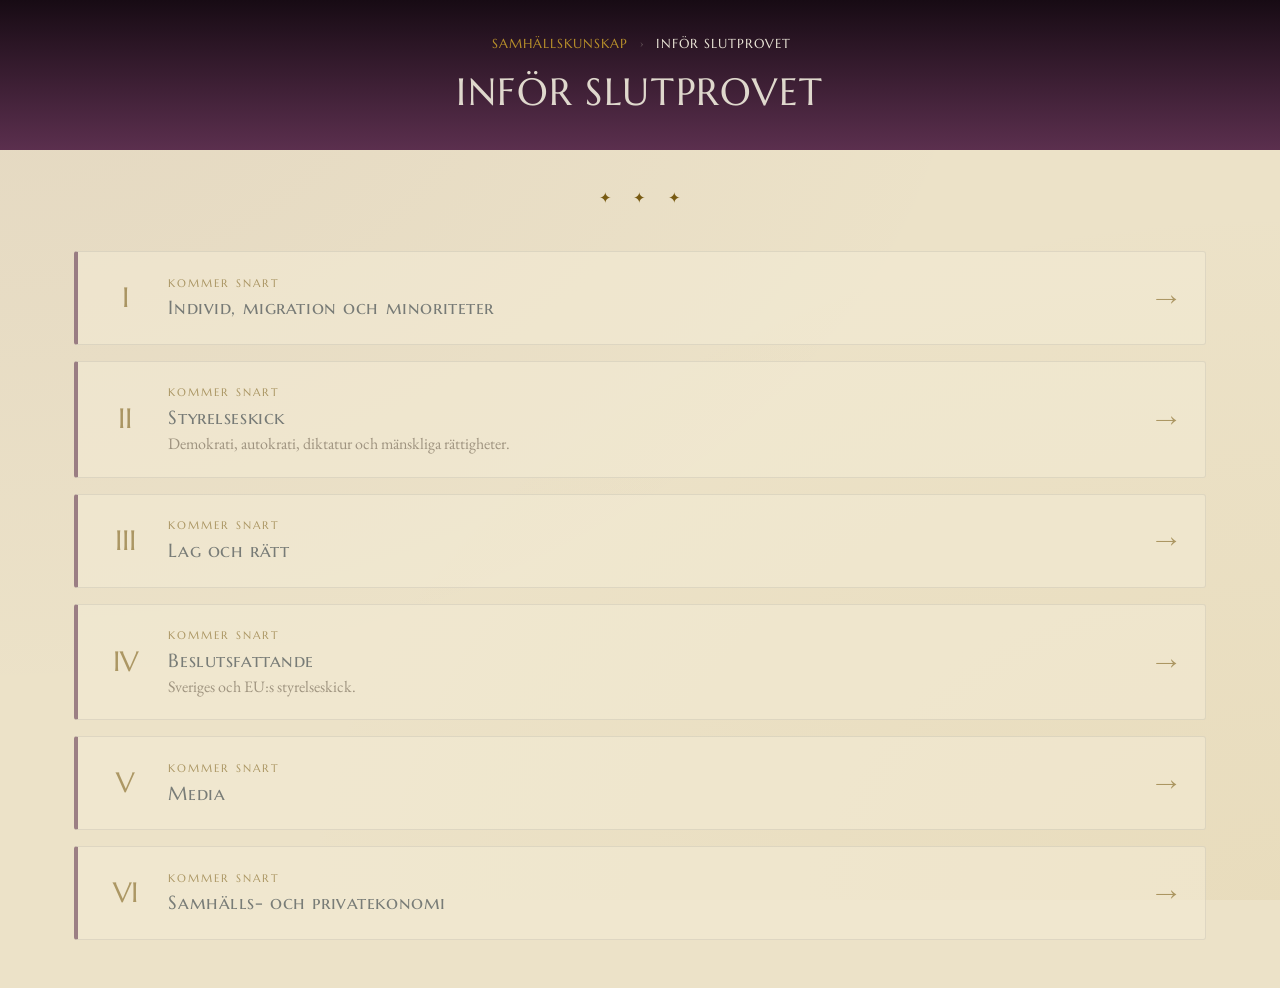
==== infor-slutprovet/index.html @ c1aaa38e "Ramen: Fysiks bokmotor 9247345, mallar, nav-skal, startsida, kapitelindex och sex tomma temasidor Co" ====
<!DOCTYPE html>
<html lang="sv">
<head>
<meta charset="utf-8">
<meta name="viewport" content="width=device-width, initial-scale=1">
<title>Samhällskunskap – Inför slutprovet</title>
<link rel="stylesheet" href="../bokskal/bok.css">
<link rel="stylesheet" href="../css/bok-samhalle.css">
</head>
<body>
  <!-- Kapitlet Inför slutprovet (kapitelindexet), byggt som Fysiks kapitelindex (Fysik/ljud_och_ljus/index.html).
       Sex repetitionsböcker, en per tema; temasidorna är mapparna här (styrelseskick/ …). En bok utan sammanfattning
       är ett tonat span med aria-disabled och "Kommer snart", inte en länk. När sammanfattningen finns: byt kortet mot
       <a class="kapitel-kort" href="<tema>/index.html#repetition-<tema>"> (öppnar boken direkt) och ta bort
       "Kommer snart". -->
  <header class="hero-banner">
    <div class="hero-inner">
      <nav class="brodsmulor" aria-label="Brödsmulor">
        <a href="../index.html">Samhällskunskap</a>
        <span class="skiljare" aria-hidden="true">›</span>
        <span class="aktuell" aria-current="page">Inför slutprovet</span>
      </nav>
      <h1>INFÖR SLUTPROVET</h1>
    </div>
  </header>

  <main class="sida">

    <div class="ornament-rad" aria-hidden="true">✦ ✦ ✦</div>

    <ul class="innehallsforteckning">

      <li>
        <span class="kapitel-kort dimmad" aria-disabled="true">
          <span class="romersk">I</span>
          <span class="kap-text">
            <span class="kommer-snart">Kommer snart</span>
            <span class="kap-titel">Individ, migration och minoriteter</span>
          </span>
          <span class="pil" aria-hidden="true">→</span>
        </span>
      </li>
      <li>
        <span class="kapitel-kort dimmad" aria-disabled="true">
          <span class="romersk">II</span>
          <span class="kap-text">
            <span class="kommer-snart">Kommer snart</span>
            <span class="kap-titel">Styrelseskick</span>
            <p class="kap-beskrivning">Demokrati, autokrati, diktatur och mänskliga rättigheter.</p>
          </span>
          <span class="pil" aria-hidden="true">→</span>
        </span>
      </li>
      <li>
        <span class="kapitel-kort dimmad" aria-disabled="true">
          <span class="romersk">III</span>
          <span class="kap-text">
            <span class="kommer-snart">Kommer snart</span>
            <span class="kap-titel">Lag och rätt</span>
          </span>
          <span class="pil" aria-hidden="true">→</span>
        </span>
      </li>
      <li>
        <span class="kapitel-kort dimmad" aria-disabled="true">
          <span class="romersk">IV</span>
          <span class="kap-text">
            <span class="kommer-snart">Kommer snart</span>
            <span class="kap-titel">Beslutsfattande</span>
            <p class="kap-beskrivning">Sveriges och EU:s styrelseskick.</p>
          </span>
          <span class="pil" aria-hidden="true">→</span>
        </span>
      </li>
      <li>
        <span class="kapitel-kort dimmad" aria-disabled="true">
          <span class="romersk">V</span>
          <span class="kap-text">
            <span class="kommer-snart">Kommer snart</span>
            <span class="kap-titel">Media</span>
          </span>
          <span class="pil" aria-hidden="true">→</span>
        </span>
      </li>
      <li>
        <span class="kapitel-kort dimmad" aria-disabled="true">
          <span class="romersk">VI</span>
          <span class="kap-text">
            <span class="kommer-snart">Kommer snart</span>
            <span class="kap-titel">Samhälls- och privatekonomi</span>
          </span>
          <span class="pil" aria-hidden="true">→</span>
        </span>
      </li>

    </ul>

  </main>
</body>
</html>
---- bokskal/bok.css ----
/* Bokmotorn – delkapitlets sida (hubben) och läsboken.
 * Basen är plattformens gemensamma, densamma som i de andra böckerna (geografibokens css/geografi.css): papper
 * #ece2c8, bläck #1b2a36, Marcellus SC (kapitäler) för rubriker och knappar, EB Garamond för text och alla siffror
 * (Marcellus 1 liknar ett I). Bara ämnesfärgen är fysikens egen (varje bok har sin --accent): indigo, med antikt
 * guld som andrafärg. Övriga färger är bokmotorns fysiktema (1800-talet/verktyg/bok.py, TEMAN["fysik"]). */

@font-face { font-family: "EB Garamond"; src: url("typsnitt/EBGaramond-wght.ttf") format("truetype");
             font-weight: 400 800; font-display: swap; }
@font-face { font-family: "Marcellus SC"; src: url("typsnitt/MarcellusSC-Regular.ttf") format("truetype"); font-display: swap; }
/* Marcellus (gemener): bara på omslaget – undertiteln, upphovet och F, som i musikvideorna */
@font-face { font-family: "Marcellus"; src: url("typsnitt/Marcellus-Regular.ttf") format("truetype"); font-display: swap; }

:root {
  --black: #1b2a36;          /* bläck: plattformens ink */
  --dampad: #625646;         /* dämpad text: plattformens muted */
  --linje: rgba(27, 42, 54, .18);   /* linjer: bläcket svagt, som plattformen (ingen fast grå) */
  /* Fysikens ämnesfärg. Kontrast mot papperet (#ece2c8), WCAG 2.1: --accent 8,8:1 (text, kanter, aktiva val,
   *   begrepp); --accent-2-mork 5,4:1 (text i guld). --accent-2 (3,0:1) bara för linjer och dekor, aldrig text.
   *   --accent-2-ljus för guld på mörk botten. */
  --accent: #4a2d66;         /* djup indigo – fysikens natthimmel och spektrum */
  --accent-2: #a07d2f;       /* antikt guld – celest sekundär */
  --accent-2-mork: #6f561c;  /* guldet för text på papperet */
  --accent-2-ljus: #cfae62;  /* guldet på mörk botten: bannern och boklisterna */
  --papper: #ece2c8;         /* papper: plattformens paper */
  --papper-ljus: #f4ecd6;    /* plattformens paper-light */
  /* Faktarutan: plattformens mönster (kemins faktaruta) i fysikens indigo – papper-ljus med en svag indigo-ton. */
  --ruta-ton: rgba(74, 45, 102, .07);
  --ruta-kant: rgba(74, 45, 102, .35);
  --ruta: #e8dfce;           /* samma ton som en fast färg (papper-ljus + 7 % indigo), där en gradient inte går */
  --fokus: #96bee4;          /* FOCUS */
  --atom: #d6c094;           /* ATOM: hela partiklar i neutral sandfärg */
  --bord: #2a2d33;           /* runt boken */
  --list: #1d2026;           /* list och knappar */
  --list-text: #e8e3d5;
  --list-dampad: #a9a69c;
  --text: "EB Garamond", Georgia, "Times New Roman", serif;
  --rubrik: "Marcellus SC", "EB Garamond", Georgia, serif;
}

* { box-sizing: border-box; }
html { background: var(--papper); }
body { margin: 0; min-height: 100vh; font-family: var(--text); color: var(--black); background: var(--papper);
  -webkit-text-size-adjust: 100%; }
body.bok-oppen { overflow: hidden; }
button { font: inherit; color: inherit; }
:focus-visible { outline: 2px solid var(--fokus); outline-offset: 2px; }
.sr-only { position: absolute; width: 1px; height: 1px; overflow: hidden; clip: rect(0 0 0 0); white-space: nowrap; }
.nr { font-family: var(--text); font-weight: 600; font-variant-caps: normal; letter-spacing: 0; }
.kommer-chip { display: inline-block; margin-left: .55em; padding: 0 .55em; border: 1px solid currentColor; border-radius: 999px;
  font-family: var(--text); font-size: .7em; line-height: 1.5; letter-spacing: .06em; text-transform: uppercase;
  vertical-align: .12em; opacity: .75; }

/* ---------- Hubben: delkapitlets sida (bok.js: byggHubb, ritaHubb) ----------
 * Plattformens avsnittssida, regel för regel ur geografiboken (jb873/geografibok, css/geografi.css: hero-banner,
 * flikar, underdel- och nivåväljare). Bara färgerna och typsnitten är fysikens:
 *   paper → --papper, paper-light → --papper-ljus, ink → --black, muted → --dampad,
 *   brass → --accent-2, brass-text → --accent-2-mork, bannerns ocean-blå → --accent (indigo).
 *   Aktiva val (flik, text, nivå) fylls med --accent, där geografin har brass-text.
 * main.sida delar namn med bokens sidor (.sida), så dess egna mått sätts här uttryckligen. */

body { background-image:
    radial-gradient(ellipse at top left, rgba(74, 45, 102, .06) 0%, rgba(74, 45, 102, 0) 55%),
    radial-gradient(ellipse at bottom right, rgba(160, 125, 47, .07) 0%, rgba(160, 125, 47, 0) 55%);
  background-attachment: fixed; background-repeat: no-repeat; }

.hero-banner {
  background: linear-gradient(180deg, #1b102a 0%, var(--accent) 100%); color: rgba(232, 227, 213, .95);
  padding: 20px 0 24px; text-align: center; min-height: 150px;
  display: flex; flex-direction: column; justify-content: center; align-items: center;
  font-size: 1.1875rem; line-height: 1.65;
}
.hero-banner .hero-inner { max-width: 1180px; margin: 0 auto; padding: 0 1rem; width: 100%; }
.brodsmulor { text-align: center; font-family: var(--rubrik); font-size: .74rem; letter-spacing: .22em;
  text-transform: uppercase; margin-bottom: 2.25rem; padding-left: .22em; }
.hero-banner .brodsmulor { font-size: 13px; margin-bottom: 16px; color: rgba(232, 227, 213, .7);
  text-transform: uppercase; letter-spacing: .08em; }
.hero-banner .brodsmulor a { color: var(--accent-2-ljus); text-decoration: none; }
.hero-banner .brodsmulor a:hover { color: rgba(232, 227, 213, 1); }
.hero-banner .brodsmulor .skiljare { color: rgba(232, 227, 213, .3); margin: 0 .5em; }
.hero-banner .brodsmulor .aktuell { color: rgba(232, 227, 213, 1); }
.hero-banner .avsnitt-label { display: block; font-family: var(--rubrik); font-size: 12px; text-transform: uppercase;
  letter-spacing: .15em; color: var(--accent-2-ljus); margin-bottom: 8px; }
.hero-banner h1 { font-family: var(--rubrik); font-weight: 400; letter-spacing: .04em; font-size: clamp(30px, 3vw, 42px);
  color: rgba(232, 227, 213, .95); margin: 0; line-height: 1.1; }
.hero-banner .subtitel { font-family: var(--text); font-style: italic; font-size: 17px; color: rgba(232, 227, 213, .7);
  margin-top: 8px; }

main.sida {
  position: static; display: block; width: auto; height: auto; background: none; touch-action: auto;
  font-size: 1.1875rem; line-height: 1.65; font-weight: 400; font-variant-numeric: normal;
  max-width: 1180px; margin: 0 auto; padding: 4.5rem 1.5rem 3rem;
}
.hero-banner + main.sida { padding-top: .5rem; }

.flikar-rad { display: flex; justify-content: center; gap: 2rem; border-bottom: 1px solid var(--accent-2); margin: 2rem 0 2.25rem; }
.flik {
  font-family: var(--rubrik); font-size: 1rem; line-height: normal; letter-spacing: .16em; text-transform: uppercase;
  color: var(--dampad); background: none; border: none; border-bottom: 2px solid transparent;
  padding: .6rem .4rem; margin-bottom: -1px; cursor: pointer; transition: color .15s ease, border-color .15s ease;
}
.flik:hover { color: var(--black); }
.flik.aktiv { color: var(--accent); border-bottom-color: var(--accent); }
.flik[disabled], .flik[aria-disabled="true"] { opacity: .4; cursor: not-allowed; pointer-events: none; }

.flik-innehall { font-size: 19px; line-height: 1.7; }
.flik-innehall.dold { display: none; }
.flik-innehall .intro { font-style: italic; color: var(--dampad); margin-bottom: 1.5rem; text-align: center; }
/* Djupdykningarna längst ned i Läs ("Vill du veta mer?"): plattformens kort (geografi.css, Djupdykningar), här
   knappar som öppnar djupdykningen som en egen bok. brass → --accent-2, paper-light → --papper-ljus. */
.vill-veta-mer { margin-top: 2.75rem; padding-top: 1.75rem; border-top: 1px solid rgba(27, 42, 54, 0.15); }
.vill-veta-mer h2 { font-family: var(--rubrik); font-weight: 400; color: var(--black); line-height: 1.15; }
.fordj-kort-grid { display: grid; grid-template-columns: repeat(auto-fit, minmax(260px, 1fr)); gap: 1rem; }
.fordj-kort { display: flex; align-items: flex-start; gap: 0.85rem; background-color: var(--papper-ljus);
  border: 1px solid rgba(27, 42, 54, 0.14); border-left: 3px solid var(--accent-2); border-radius: 3px; padding: 1rem 1.1rem;
  color: inherit; transition: background-color 0.15s ease, transform 0.15s ease;
  font: inherit; text-align: left; cursor: pointer; }                 /* (knapp i stället för länk) */
.fordj-kort:hover { background-color: #faf4e4; transform: translateY(-1px); }
.fordj-kort[aria-disabled="true"] { opacity: .55; cursor: default; transform: none; }
.fordj-kort-text { display: flex; flex-direction: column; gap: 0.2rem; }
.fordj-kort-titel { font-family: var(--rubrik); color: var(--black); font-size: 1.05rem; letter-spacing: 0.03em; }
.fordj-kort-ingress { font-size: 0.95rem; line-height: 1.4; color: var(--dampad); }   /* arbetsorder 19 */
/* Nästa steg (arbetsorder 11): blocket under djupdykningarna i samma stil, med indigo kant; övningsböckerna överst i
   fliken Öva och en stödbok (på sin egen sida) i Läs, utan rubrik och linje ovanför */
.vill-veta-mer.nasta-steg .fordj-kort { border-left-color: var(--accent); }
.vill-veta-mer.stodbocker, .vill-veta-mer.ovningsbocker { margin-top: 0; padding-top: 0; border-top: none; }
/* en sida utan flikrad (flikar: false): lika mycket luft under bannern som flikraden ger */
.flikar-rad[hidden] + .flik-innehall { margin-top: 2.25rem; }
.vill-veta-mer.ovningsbocker + .flik-ram { margin-top: 1.5rem; }
.flik-ram { display: block; width: 100%; height: 75vh; border: 1px solid rgba(27, 42, 54, .18); border-radius: 4px;
  background: var(--papper-ljus); }

.underdel-valjare {
  display: flex; flex-wrap: wrap; gap: .6rem; justify-content: center; margin: 0 auto 1.25rem;
  width: fit-content; max-width: 100%; background: var(--papper-ljus);
  border: 1px solid rgba(160, 125, 47, .35); border-radius: 8px; padding: .45rem .7rem;
}
.underdel-valjare[hidden], .niva-valjare[hidden], .flikar-rad[hidden], .flik-innehall .intro[hidden] { display: none; }
.underdel-knapp {
  display: flex; align-items: center; gap: .6rem; background-color: var(--papper-ljus);
  border: 1px solid rgba(27, 42, 54, .18); border-radius: 4px; padding: .45rem .9rem; cursor: pointer;
  text-align: left; line-height: normal; transition: background-color .15s ease, border-color .15s ease;
}
.underdel-knapp:hover { background-color: #faf4e4; }
.underdel-knapp.aktiv { background-color: var(--accent); border-color: var(--accent); }
.underdel-knapp.aktiv .underdel-bokstav, .underdel-knapp.aktiv .underdel-titel { color: var(--papper); }
.underdel-knapp[aria-disabled="true"] { opacity: .4; cursor: not-allowed; }   /* en text utan innehåll: "kommer" */
/* Textvalet i en hjälpmedelsflik (föreläsning och musikvideo per avsnitt, 2026-11-11): samma utseende som textvalet
   i Läs, men egna klasser – .underdel-knapp är Läs-flikens */
.flik-texter {
  display: flex; flex-wrap: wrap; gap: .6rem; justify-content: center; margin: 0 auto 1.25rem;
  width: fit-content; max-width: 100%; background: var(--papper-ljus);
  border: 1px solid rgba(160, 125, 47, .35); border-radius: 8px; padding: .45rem .7rem;
}
.flik-text {
  display: flex; align-items: center; gap: .6rem; background-color: var(--papper-ljus);
  border: 1px solid rgba(27, 42, 54, .18); border-radius: 4px; padding: .45rem .9rem; cursor: pointer;
  text-align: left; line-height: normal; transition: background-color .15s ease, border-color .15s ease;
}
.flik-text:hover { background-color: #faf4e4; }
.flik-text.aktiv { background-color: var(--accent); border-color: var(--accent); }
.flik-text.aktiv .underdel-bokstav, .flik-text.aktiv .underdel-titel { color: var(--papper); }
.flik-text[aria-disabled="true"] { opacity: .4; cursor: not-allowed; }
.underdel-bokstav { font-family: var(--rubrik); font-size: 1.35rem; line-height: 1; color: var(--accent-2-mork); }
.underdel-titel { font-family: var(--text); font-size: .95rem; color: var(--dampad); }

.niva-valjare {
  display: flex; justify-content: center; gap: .4rem; margin: 1.5rem auto; width: fit-content; max-width: 100%;
  background: var(--papper-ljus); border: 1px solid rgba(160, 125, 47, .35); border-radius: 8px; padding: .45rem .7rem;
}
/* .niva-valjare framför: bokens tysta nivåknapp heter också .niva-knapp */
.niva-valjare .niva-knapp {
  display: inline-block; font-family: var(--rubrik); font-size: .85rem; line-height: normal; letter-spacing: .08em;
  color: var(--black); background-color: transparent; border: 1px solid rgba(27, 42, 54, .2); border-radius: 3px;
  padding: .45rem .95rem; cursor: pointer; transition: background-color .15s ease, color .15s ease;
}
.niva-valjare .niva-knapp:hover { background-color: rgba(74, 45, 102, .1); }
.niva-valjare .niva-knapp.aktiv { background-color: var(--accent); color: var(--papper); border-color: var(--accent); }
.niva-valjare .niva-knapp[aria-disabled="true"] { opacity: .4; cursor: not-allowed; background-color: transparent; }

.footnote { margin-top: 3rem; padding-top: 1.5rem; border-top: 1px solid rgba(27, 42, 54, .18); text-align: center;
  font-style: italic; color: var(--dampad); font-size: .98rem; }

@media (max-width: 600px) {
  .underdel-knapp, .flik-text { width: 100%; }
  .flikar-rad { gap: .3rem .5rem; flex-wrap: wrap; }       /* fem flikar på en rad också i en mobil (2026-11-11) */
  .flik { font-size: .76rem; letter-spacing: .03em; padding: .6rem .15rem; }
  .niva-valjare { flex-wrap: wrap; }                         /* fler än tre nivåer ryms inte på en rad */
  .niva-valjare .niva-knapp { padding: .45rem .55rem; letter-spacing: .04em; }
}

/* ---------- Startsidan (Fysik/index.html) och kapitelindexet (kraft_och_rorelse/index.html) ----------
 * Plattformens sidor, regel för regel ur geografiboken (css/geografi.css: ornament-rad, sektion-label,
 * innehallsforteckning, kapitel-kort, sektion-avgransare, huvudelevbok-kort, resurser-rad, resurs-kort, kommer-snart).
 * Bara färgerna och typsnitten är fysikens, som för avsnittssidan ovan: brass-text → --accent-2-mork, paper-light →
 * --papper-ljus, ink → --black, muted → --dampad. Kapitlens vänsterkant (geografin: en färg per kapitel) är indigo.
 * Ett kort som inte finns än är tonat (dimmad) och ett span med aria-disabled, inte en länk. */

.ornament-rad { text-align: center; color: var(--accent-2-mork); letter-spacing: .6em; font-size: .95rem;
  margin: 1.75rem 0 2.5rem; padding-left: .6em; }
.sektion-label { display: block; text-align: center; font-family: var(--rubrik); color: var(--dampad); letter-spacing: .42em;
  font-size: .8rem; text-transform: uppercase; margin-bottom: 1.5rem; padding-left: .42em; }

.innehallsforteckning { display: flex; flex-direction: column; gap: 1rem; list-style: none; margin: 0; padding: 0; }
.kapitel-kort {
  position: relative; display: flex; align-items: center; gap: 1.5rem;
  background-color: var(--papper-ljus); border: 1px solid rgba(27, 42, 54, .15); border-left: 4px solid var(--accent);
  border-radius: 3px; padding: 1.35rem 1.75rem; color: inherit; text-decoration: none;
  transition: background-color .18s ease, transform .18s ease;
}
a.kapitel-kort:hover { background-color: #faf4e4; transform: translateY(-1px); }
.kapitel-kort .romersk { flex: 0 0 auto; font-family: var(--rubrik); color: var(--accent-2-mork); font-size: 1.75rem; line-height: 1;
  min-width: 2.4rem; text-align: center; }
.kapitel-kort .kap-text { flex: 1 1 auto; }
.kapitel-kort .kap-titel { display: block; font-family: var(--rubrik); color: var(--black); font-size: 1.2rem; letter-spacing: .03em;
  line-height: 1.15; margin: 0 0 .25rem; }
.kapitel-kort .kap-beskrivning { color: var(--dampad); font-size: 1rem; line-height: 1.45; margin: 0; }
.kapitel-kort .pil { flex: 0 0 auto; color: var(--accent-2-mork); font-size: 1.4rem; line-height: 1; }
.kapitel-kort.dimmad { opacity: .55; cursor: not-allowed; }

.sektion-avgransare { margin-top: 3rem; padding-top: 2rem; border-top: 1px solid rgba(27, 42, 54, .15); }
.sektion-avgransare .litet-ornament { text-align: center; color: var(--accent-2-mork); font-size: .85rem; margin-bottom: 1.25rem; }
.sektion-avgransare .sektion-label { color: var(--accent-2-mork); }

.huvudelevbok-kort { border-left-color: var(--accent-2-mork); }
.huvudelevbok-kort .ikon { flex: 0 0 auto; width: 32px; height: 32px; color: var(--black); }
.huvudelevbok-kort .ikon svg { display: block; width: 100%; height: 100%; }
.huvudelevbok-kort h3 { font-family: var(--rubrik); font-weight: 400; color: var(--black); font-size: 1.2rem; letter-spacing: .03em;
  line-height: 1.15; margin: 0 0 .25rem; }
.huvudelevbok-kort + .huvudelevbok-kort { margin-top: 1rem; }
/* Nästa steg på startsidan (arbetsorder 11): listan över kapitlen med Nästa steg och, bredvid den, Matematiken i
   fysiken. Bredvid varandra på en bred skärm, under varandra på mobilen. */
.nasta-steg-delar { display: grid; grid-template-columns: 3fr 2fr; gap: 1rem; align-items: start; }
.nasta-steg-lista { display: flex; flex-direction: column; gap: 1rem; list-style: none; margin: 0; padding: 0; }
.matematik-kort { border-left-color: var(--accent-2-mork); }
.matematik-kort .ikon { flex: 0 0 auto; width: 32px; height: 32px; color: var(--black); }
.matematik-kort .ikon svg { display: block; width: 100%; height: 100%; }
@media (max-width: 699px) { .nasta-steg-delar { grid-template-columns: 1fr; } }

.resurser-rad { display: flex; flex-wrap: wrap; gap: .85rem; justify-content: center; }
.resurs-kort {
  flex: 1 1 260px; max-width: 360px; display: flex; align-items: center; gap: .85rem;
  background-color: var(--papper-ljus); border: 1px solid rgba(27, 42, 54, .14); border-radius: 3px; padding: .7rem .9rem;
  color: inherit; text-decoration: none; transition: background-color .18s ease, transform .18s ease;
}
a.resurs-kort:hover { background-color: #faf4e4; transform: translateY(-1px); }
.resurs-kort.dimmad { opacity: .55; cursor: not-allowed; }
.resurs-kort .ikon { flex: 0 0 auto; width: 24px; height: 24px; color: var(--black); }
.resurs-kort .ikon svg { display: block; width: 100%; height: 100%; }
.resurs-kort h4 { font-family: var(--rubrik); color: var(--black); font-size: .98rem; font-weight: 400; letter-spacing: .03em;
  line-height: 1.15; margin: 0 0 .15rem; }
.resurs-kort .resurs-beskrivning { color: var(--dampad); font-size: .88rem; line-height: 1.35; margin: 0; }
/* "Kommer"-etiketten på ett tonat kort */
.kommer-snart { display: block; font-family: var(--rubrik); color: var(--accent-2-mork); font-size: .7rem; letter-spacing: .18em;
  text-transform: uppercase; margin-bottom: .25rem; }

@media (max-width: 560px) {
  .resurs-kort { flex-basis: 100%; max-width: 100%; }
  .kapitel-kort { gap: 1rem; padding: 1.1rem 1.1rem; }
}

/* ---------- Boken: hela fönstret (eller helskärmen) över hubben ---------- */

.bokapp { position: fixed; inset: 0; z-index: 5; display: grid; grid-template-rows: 1fr; background: var(--bord); color: var(--list-text); }
.bokapp[hidden] { display: none; }
.bokapp.smal { grid-template-rows: auto 1fr auto; }

.topplist, .bottenlist { display: none; align-items: center; gap: 8px; padding: 0 8px;
  background: var(--list); color: var(--list-text); min-height: 44px; }
.smal > .topplist { display: grid; grid-template-columns: auto 1fr auto; }
.smal > .bottenlist { display: grid; grid-template-columns: auto 1fr auto; min-height: 52px; }
.topp-niva { justify-self: center; }

.knapp {
  background: transparent; border: 1px solid rgba(232, 227, 213, .28); border-radius: 4px;
  color: var(--list-text); padding: 4px 10px; font-family: var(--rubrik); font-size: 14.5px; cursor: pointer;
  display: inline-flex; align-items: center; gap: 6px; white-space: nowrap;
}
.knapp:hover:not([disabled]) { background: rgba(232, 227, 213, .1); }
.knapp[disabled] { opacity: .35; cursor: default; }
.bottenlist .knapp { min-width: 48px; min-height: 40px; justify-content: center; font-size: 24px; padding: 0 10px 3px; }

.scen-ram { position: relative; min-height: 0; }
.scen {
  position: absolute; inset: 0; display: flex; align-items: center; justify-content: center; overflow: hidden;
}
.scen:focus { outline: none; }
/* Vågräta svep bläddrar (bok.js); rullning i sidled och webbläsarens "bakåt"-gest tas inte av sidorna.
   Gäller också i sidans rullbara innehåll, där touch-action annars börjar om. Zoomning med två fingrar fungerar. */
.scen, .sida, .sidinnehall { touch-action: pan-y pinch-zoom; }
[data-ingen-svep] { touch-action: auto; }

.sidpil {
  position: absolute; top: 50%; transform: translateY(-50%); z-index: 2; width: 50px; height: 110px;
  background: transparent; border: 0; border-radius: 6px; color: var(--list-text);
  font-family: var(--text); font-size: 54px; line-height: 1; padding: 0 0 8px; opacity: .28; cursor: pointer;
  transition: opacity .4s;
}
.sidpil:hover:not([disabled]) { opacity: 1; background: rgba(232, 227, 213, .07); }
.sidpil[disabled] { opacity: .06; cursor: default; }
.sidpil-bak { left: 19px; }
.sidpil-fram { right: 19px; }
.smal .sidpil { display: none; }

/* Dator: reglagen tysta i marginalerna bredvid boken (88 px), så att de inte tar höjd från sidorna. */
.las-reglage { display: none; }
.bokapp:not(.smal) .las-reglage { display: flex; transition: opacity .4s; }
.las-kolumn {
  position: absolute; top: 0; bottom: 0; width: 88px; z-index: 3; flex-direction: column; align-items: center;
  padding: 14px 4px 16px; pointer-events: none;
}
.las-kolumn > * { pointer-events: auto; }
.las-vanster { left: 0; justify-content: space-between; }
.las-hoger { right: 0; justify-content: flex-start; }
.las-topp { display: flex; flex-direction: column; align-items: center; gap: 10px; }
.las-knapp {
  display: flex; flex-direction: column; align-items: center; gap: 2px; width: 72px; padding: 6px 4px; cursor: pointer;
  background: none; border: 1px solid rgba(232, 227, 213, .25); border-radius: 6px; color: var(--list-text);
  font-family: var(--rubrik); font-size: 13px; line-height: 1.2; text-align: center; opacity: .75;
}
.las-knapp.bok-innehall { border-color: transparent; opacity: .55; }
.las-knapp:hover { opacity: 1; background: rgba(232, 227, 213, .08); }
.las-x { font-family: var(--text); font-size: 17px; line-height: 1; }
.las-botten { display: flex; flex-direction: column; align-items: center; gap: 10px; }
.las-sidtext { display: flex; flex-direction: column; align-items: center; font-size: 13px; line-height: 1.3;
  color: var(--list-dampad); }
.las-vanster .tillbaka-chip { white-space: normal; text-align: center; font-size: 13px; line-height: 1.25;
  padding: 5px 8px; border-radius: 6px; opacity: .85; }

.las-remsa { position: absolute; left: 50%; bottom: 2px; transform: translateX(-50%); height: 3px; gap: 5px; z-index: 3; }
.lr-grupp { display: flex; gap: 2px; }
.lr-sida { flex: 1; border-radius: 2px; background: rgba(232, 227, 213, .14); }
.lr-sida.synlig { background: var(--accent-2-ljus); }

/* Nivåknappen: liten och tyst; de andra nivåerna i en lista under den */
.niva { position: relative; }
.niva-knapp { display: inline-flex; align-items: center; gap: 4px; background: none; cursor: pointer;
  border: 1px solid rgba(232, 227, 213, .22); border-radius: 4px; padding: 4px 7px;
  font-family: var(--rubrik); font-size: 13px; color: var(--list-text); }
.las-hoger .niva { opacity: .6; }
.las-hoger .niva:hover, .las-hoger .niva:focus-within { opacity: 1; }
.niva-pil { font-size: .8em; color: var(--list-dampad); }
.niva-lista { position: absolute; top: calc(100% + 4px); right: 0; z-index: 6; display: flex; flex-direction: column;
  min-width: 150px; padding: 4px; background: var(--list); border: 1px solid rgba(232, 227, 213, .25); border-radius: 6px;
  box-shadow: 0 8px 24px rgba(0, 0, 0, .4); }
.niva-lista[hidden] { display: none; }
.topp-niva .niva-lista { right: auto; left: 50%; transform: translateX(-50%); }
.niva-lista button { background: none; border: 0; border-radius: 4px; padding: 6px 10px; text-align: left; cursor: pointer;
  font-family: var(--rubrik); font-size: 14px; color: var(--list-text); white-space: nowrap; }
.niva-lista button:hover:not([aria-disabled]) { background: rgba(232, 227, 213, .1); }
.niva-lista button[aria-checked="true"] { background: var(--papper); color: var(--black); }
.niva-lista button[aria-disabled="true"] { color: var(--list-dampad); cursor: not-allowed; }

/* "Vid musrörelse": reglagen och muspekaren göms efter en stund i stillhet (bok.js: vakna) */
.bokapp.vila { cursor: none; }
.bokapp.vila .las-reglage, .bokapp.vila .sidpil { opacity: 0; }
.bokapp .las-reglage:focus-within { opacity: 1; }

.position { text-align: center; font-size: 14px; line-height: 1.25; min-width: 0; overflow: hidden; }
.position .pos-avsnitt { display: block; font-family: var(--rubrik); white-space: nowrap; }
.position .nr { color: var(--accent-2-ljus); }
.position .pos-sida { display: block; color: var(--list-dampad); white-space: nowrap; }
.position .pos-skiljetecken { display: none; }
.botten-mitt { display: flex; justify-content: center; min-width: 0; }
.tillbaka-chip {
  background: var(--papper); color: var(--black); border: 0; border-radius: 999px;
  padding: 4px 14px; font-size: 15px; cursor: pointer; white-space: nowrap;
}
.tillbaka-chip[hidden] { display: none; }
.tillbaka-chip:hover { color: var(--accent); }

/* ---------- Uppslaget och sidorna ---------- */

.uppslag { display: flex; }
.uppslag.ar-uppslag, .uppslag.ar-enkel:not(.smal) { box-shadow: 0 12px 34px rgba(0, 0, 0, .38); border-radius: 3px; }
.in-framat { animation: in-framat .17s ease-out; }
.in-bakat { animation: in-bakat .17s ease-out; }
@keyframes in-framat { from { opacity: 0; transform: translateX(14px); } }
@keyframes in-bakat { from { opacity: 0; transform: translateX(-14px); } }
@media (prefers-reduced-motion: reduce) { .in-framat, .in-bakat { animation: none; } }

/* Bladvändningen (bok.js: vandBlad): ett lager ovanpå scenen, med bladet vridet runt ryggen i perspektiv (som
   kameran i filmernas bok, ≈ 5 sidbredder). Bladets två ytor döljer sin baksida; ljuset (bladet mörknar på högkant)
   och skuggan på sidan under bladet tonas av bok.js. Lagret tar inga klick. */
.blad-lager { position: absolute; z-index: 1; pointer-events: none; perspective: calc(var(--sb) * 5); }
.blad-lager.ar-enkel { perspective: calc(var(--sb) * 8); }          /* en sida vrids bara till högkant: svagare */
.blad-lager > div { position: absolute; top: 0; bottom: 0; }
.blad { transform-style: preserve-3d; will-change: transform; }
.blad.fran-hoger { transform-origin: left center; }
.blad.fran-vanster { transform-origin: right center; }
.blad-sida { position: absolute; inset: 0; backface-visibility: hidden; -webkit-backface-visibility: hidden; overflow: hidden; }
.blad-sida.bak { transform: rotateY(180deg); }
.blad-ljus { position: absolute; inset: 0; background: #000; opacity: 0; }
.blad-skugga { opacity: 0; }
.blad-skugga.mot-hoger { background: linear-gradient(to right, rgba(20, 14, 4, .34), rgba(20, 14, 4, 0) 55%); }
.blad-skugga.mot-vanster { background: linear-gradient(to left, rgba(20, 14, 4, .34), rgba(20, 14, 4, 0) 55%); }
.blad-fast .sida, .blad-sida .sida { box-shadow: none; }

.sida {
  position: relative; display: flex; flex-direction: column;
  width: var(--sb); height: var(--sh); background: var(--papper);
  font-size: var(--fs); line-height: 1.42; font-weight: 450; color: var(--black);
  font-variant-numeric: lining-nums;
}
.ar-enkel .sida { border-radius: 3px; }
.ar-enkel.smal .sida { border-radius: 0; }
.vanstersida { border-radius: 3px 0 0 3px;
  background: linear-gradient(to left, rgba(40, 30, 10, .10), rgba(40, 30, 10, 0) 5%), var(--papper); }
.hogersida { border-radius: 0 3px 3px 0;
  background: linear-gradient(to right, rgba(40, 30, 10, .10), rgba(40, 30, 10, 0) 5%), var(--papper); }
.tom-sida { filter: brightness(.97); }

/* Omslaget (bok.js: omslagElement), som i musikvideorna: sida 0, före innehållet. På ett uppslag står det ensamt som
   högersida och boken är stängd – till vänster syns bordet (också under bladvändningen, i bladlagret). Hörnen är
   filmens (14 av 1036). Mobilen: omslaget fyller sidan. */
.uppslag.med-omslag { box-shadow: none; }
.sida.omslag { background: #162040; border-radius: calc(var(--sh) * 14 / 1036); overflow: hidden;
  box-shadow: 0 12px 34px rgba(0, 0, 0, .38); }
.smal .sida.omslag, .blad-sida .sida.omslag { box-shadow: none; }
.smal .sida.omslag { border-radius: 0; }
.omslag-bild, .omslag-bild svg { display: block; width: 100%; height: 100%; }
.sida.fore-omslag { background: none; border-radius: 0; }
.blad-fast .sida.fore-omslag { background: var(--bord); }

/* Sidhuvud: avsnittet och sidnumret, med numret i det yttre hörnet (till vänster på en vänstersida). */
.sidhuvud {
  display: flex; justify-content: space-between; align-items: baseline; gap: 1em;
  margin: 0 8%; padding: 1em 0 .35em; border-bottom: 1px solid var(--linje);
  font-size: .8em; letter-spacing: .05em; font-variant-caps: all-small-caps; color: var(--dampad); white-space: nowrap;
}
.vanstersida .sidhuvud { flex-direction: row-reverse; }
.sh-namn { overflow: hidden; text-overflow: ellipsis; }
.sh-namn .nr { color: var(--accent-2-mork); }
.sh-folio { font-size: 1.2em; font-variant-caps: normal; letter-spacing: 0; color: var(--black); }

.sidinnehall {
  flex: 1; min-height: 0; overflow-y: auto; overscroll-behavior: contain;
  padding: .8em 8% 1.1em; container-type: inline-size;
}
@media (max-width: 599px) {
  .sidhuvud { margin: 0 6%; padding-top: .8em; }
  .sidinnehall { padding: .7em 6% .9em; }
}
.sida.har-mer .sidinnehall {
  -webkit-mask-image: linear-gradient(to bottom, #000 calc(100% - 2.2em), transparent);
          mask-image: linear-gradient(to bottom, #000 calc(100% - 2.2em), transparent);
}
.mer-hint { display: none; position: absolute; left: 0; right: 0; bottom: .5em; text-align: center;
  font-size: .8em; color: var(--dampad); pointer-events: none; }
.sida.har-mer .mer-hint { display: block; }

/* ---------- Text på sidan ---------- */

.sidinnehall > :first-child { margin-top: 0; }
.sidinnehall > :last-child { margin-bottom: 0; }   /* sidans sista block: ingen marginal under (brytningen räknar så) */
.avsnittsstart { display: flex; align-items: baseline; gap: .4em; margin: 0 0 .45em;
  padding-bottom: .25em; border-bottom: 2px solid var(--accent-2); }
.avsnittsnr { font-family: var(--text); font-weight: 600; font-size: 1.8em; line-height: 1; color: var(--accent-2-mork); }
.avsnittsstart h1 { font-family: var(--rubrik); font-weight: 400; font-size: 1.55em; line-height: 1.1; margin: 0; }
.sidtitel { font-family: var(--rubrik); font-weight: 400; font-size: 1.32em; line-height: 1.2; margin: .2em 0 .45em; }
.b-rubrik { font-family: var(--rubrik); font-weight: 400; font-size: 1.08em; margin: .8em 0 .25em; color: var(--black); }
.sidinnehall p { margin: 0 0 .55em; }
.begrepp { font-weight: 620; color: var(--accent); }
/* Ett begrepp som är en länk till begreppslistan: samma färg, en tunn prickad linje under. */
a.begrepp { text-decoration: underline dotted rgba(74, 45, 102, .45); text-decoration-thickness: 1px; text-underline-offset: .2em; }
a.begrepp:hover { text-decoration-style: solid; }
sub, sup { font-size: .7em; line-height: 0; }

.b-punkter { list-style: none; margin: 0 0 .6em; padding: 0; }
.b-punkter li { position: relative; padding-left: 1.05em; margin-bottom: .28em; }
/* en punkt ur en punktlista som får delas (arbetsorder 16): samma avstånd som mellan punkterna i en hel lista, och
   listans marginal under den sista – höjden blir densamma som den hela listans */
.b-punktdel:not(.pd-sista) { margin-bottom: .28em; }
.b-punkter li::before {
  content: ""; position: absolute; left: .1em; top: .6em; width: .3em; height: .3em;
  background: var(--accent-2); transform: rotate(45deg);
}

.b-ruta { background: linear-gradient(var(--ruta-ton), var(--ruta-ton)), var(--papper-ljus);
  border: 1px solid var(--ruta-kant); border-left: 4px solid var(--accent); border-radius: 2px;
  padding: .5em .85em .55em; margin: .7em 0; }
.b-ruta h4 { font-family: var(--rubrik); font-weight: 400; font-size: 1em; margin: 0 0 .2em; }
.b-ruta p:last-child, .b-ruta .b-punkter:last-child, .b-ruta li:last-child { margin-bottom: 0; }
.b-ruta-definition { font-size: 1.12em; padding: .6em .9em; }

.b-jamforelse { display: grid; grid-template-columns: 1fr 1fr; gap: 0 1.3em; margin: .3em 0 .6em; }
.b-jamforelse section { border-top: 2px solid var(--accent-2); padding-top: .3em; }
.b-jamforelse h4 { font-family: var(--rubrik); font-weight: 400; font-size: 1.12em; margin: 0 0 .25em; }
@container (max-width: 22em) { .b-jamforelse { grid-template-columns: 1fr; gap: .5em; } }

.brak { display: inline-flex; flex-direction: column; vertical-align: middle; text-align: center; line-height: 1.15;
  font-size: .92em; margin: 0 .1em; }
.brak-t { border-bottom: 1.4px solid currentColor; padding: 0 .25em .05em; }
.brak-n { padding: .05em .25em 0; }

.b-formel { display: flex; align-items: center; justify-content: center; gap: 1.6em; flex-wrap: wrap;
  margin: .5em 0 .7em; padding: .55em .8em; border: 1px solid var(--linje); border-radius: 3px; }
.formel-uttryck { font-size: 1.75em; line-height: 1.1; white-space: nowrap; }
.formel-uttryck .brak { font-size: .85em; }
.b-formel dl { display: grid; grid-template-columns: auto 1fr; gap: .05em .55em; margin: 0; }
.b-formel dt { font-weight: 620; color: var(--accent); text-align: center; }
.b-formel dd { margin: 0; }

.b-exempel { margin: .6em 0; padding-left: .85em; border-left: 2px solid var(--linje); }
.b-exempel h4 { font-family: var(--rubrik); font-weight: 400; font-size: 1em; margin: 0 0 .15em; color: var(--dampad); }
.b-exempel p { margin: 0 0 .25em; }

/* Nästa steg (arbetsorder 11). FORMEL: uttrycket stort och centrerat på en rad, förklaringen under i mindre stil.
   Uttrycket bryts aldrig: är spalten för smal krymper det (--b: uttryckets bredd i em, bok.js formelBredd; 100cqi är
   sidinnehållets bredd, se .sidinnehall). */
.b-formel-rad { flex-direction: column; gap: .3em; text-align: center; }
.b-formel-rad .formel-uttryck { font-size: min(1.75em, calc((100cqi - 1.8em) / var(--b))); max-width: 100%; }
.formel-forklaring { font-size: .84em; line-height: 1.3; color: var(--dampad); margin: 0 !important; }
/* EXEMPEL och PROVA: en ruta i rader (en post per rad, så att ett långt exempel kan brytas mellan raderna) */
.b-rutarad { background: linear-gradient(var(--ruta-ton), var(--ruta-ton)), var(--papper-ljus);
  border-left: 3px solid var(--accent-2); padding: 0 .85em; margin: 0 !important; }
.b-rutarad p { margin: 0 !important; }
.b-rutarad.rr-ny { padding-top: .45em; }
.b-rutarad.rr-forsta { padding-top: .5em; margin-top: .7em !important; border-top-right-radius: 2px; }
.b-rutarad.rr-sista { padding-bottom: .55em; margin-bottom: .7em !important; border-bottom-right-radius: 2px; }
.sidinnehall > .b-rutarad:first-child { margin-top: 0 !important; }
.sidinnehall > .b-rutarad:last-child { margin-bottom: 0 !important; }
.b-rutarad h4 { font-family: var(--rubrik); font-weight: 400; font-size: 1em; margin: 0 0 .25em; color: var(--accent); }
.rr-prova { border-left-color: var(--accent); }
.ex-ord { font-weight: 620; }
/* Rader i följd (mellanled): var och en på sin rad, mellanrummen står kvar */
.b-rader { margin: 0 0 .55em; }
/* en rad ur rader i följd som får delas (arbetsorder 21): ingen marginal mellan raderna, blockets under den sista */
.b-raddel:not(.rd-sista) { margin-bottom: 0; }
.b-rad { white-space: pre-wrap; }
.b-numrerad { margin: 0 0 .6em; padding-left: 1.6em; }
.b-numrerad li { margin-bottom: .28em; padding-left: .2em; }
.b-numrerad li::marker { font-weight: 600; color: var(--accent-2-mork); }
/* Länkar till en annan bok: "Matematik du behöver:" / "Används i Nästa steg:" överst i avsnittet */
.b-bokref { font-size: .86em; line-height: 1.35; color: var(--dampad); margin: 0 0 .6em !important; }
.bokref-etikett { font-variant-caps: all-small-caps; letter-spacing: .05em; color: var(--accent-2-mork); }
.bok-lank, .bok-lank-sida { color: var(--accent); text-decoration: underline dotted rgba(74, 45, 102, .45); text-underline-offset: .2em; }
.bok-lank:hover, .bok-lank-sida:hover { text-decoration-style: solid; }
.b-boklank { font-family: var(--rubrik); }
.b-boklank .bok-lank { text-decoration: none; }
.b-boklank .bok-lank:hover { text-decoration: underline; text-underline-offset: .15em; }

.b-tabell { margin: .4em 0 .7em; }
.b-tabell table { border-collapse: collapse; font-variant-numeric: tabular-nums lining-nums; }
.b-tabell th, .b-tabell td { text-align: left; padding: .16em 1.1em .16em 0; border-bottom: 1px solid var(--linje); }
.b-tabell thead th { font-weight: 450; font-size: .82em; letter-spacing: .04em; font-variant-caps: all-small-caps;
  color: var(--dampad); border-bottom-color: var(--dampad); }
.b-tabell tbody th { font-weight: 560; }
/* Bokstavssymboler och enheter i rubriker och tabellhuvuden (bok.js: symboler): vanlig stil, rätt skiftläge – inte
   kapitäler, där g blir G och kg KG */
.sym { font-family: var(--text); font-variant-caps: normal; text-transform: none; letter-spacing: normal; font-weight: 500; }
.tabell-fotnot { font-size: .82em; color: var(--dampad); margin: .3em 0 0; }

/* Länken ut till hjälpmedlen (blocktypen lank), t.ex. i slutet av ett avsnitt. Den står i sidans fot (bok.js:
   byggSida): en tyst rad under en tunn linje, i stället för det mesta av sidans nedre marginal. */
.sidfot { margin: 0 8%; padding: .15em 0 .3em; border-top: 1px solid var(--linje); font-size: .76em; line-height: 1.2; }  /* (luften minskad 2026-11-11, se .b-lank) */
.sida.har-fot .sidinnehall { padding-bottom: .25em; }
.sida.har-fot .mer-hint { bottom: 2.4em; }
@media (max-width: 599px) { .sidfot { margin: 0 6%; } }
/* (2026-11-11) tätare radavstånd: med Musikvideo blir Sammanfattningens rad ofta två rader, och då ska foten inte ta
   mer plats än nödvändigt */
.b-lank { display: flex; flex-wrap: wrap; gap: 0 1.6em; line-height: 1.1; font-family: var(--rubrik); }
.lank-post { color: var(--accent); text-decoration: none; }
a.lank-post:hover { text-decoration: underline; text-underline-offset: .15em; }
.lank-post.kommer { color: var(--dampad); opacity: .8; }
.lank-post .kommer-chip { font-size: .72em; }

.b-figur { margin: .5em 0 .7em; }
.figur-bild svg { display: block; width: 100%; height: auto; max-height: calc(var(--sh) * .32); margin: 0 auto; }
.b-figur figcaption { font-size: .86em; color: var(--dampad); margin-top: .3em; line-height: 1.3; }
.figur-saknas, .block-okand { border: 1.5px dashed var(--accent-2); padding: 1em; text-align: center; color: var(--accent-2-mork); }

/* Figurernas delar (bokskal/figurer.js). Storlekarna är i figurens egna enheter. */
.fig-rubrik { font-family: var(--rubrik); font-size: 19px; fill: var(--black); text-anchor: middle; }
.fig-text { font-family: var(--text); font-size: 16.5px; fill: var(--black); font-weight: 450; }
.fig-pil-text { font-family: var(--text); font-size: 15.5px; font-weight: 600; fill: var(--accent-2-mork); text-anchor: middle; }
.fig-mitt { text-anchor: middle; }
.fig-vanster { text-anchor: start; }
.fig-hoger { text-anchor: end; }
.fig-dampad { fill: var(--dampad); }
.fig-stor { font-size: 23px; font-weight: 560; }
.fig-utfall { fill: var(--accent); font-weight: 620; }
.fig-pil { stroke: var(--accent-2-mork); stroke-width: 2.4; fill: none; stroke-linecap: round; }
.fig-pilspets { fill: var(--accent-2-mork); }
.fig-pil.fig-resultant { stroke: var(--accent); stroke-dasharray: 7 5; }
.fig-pilspets.fig-resultant { fill: var(--accent); }
.fig-pil-text.fig-resultant { fill: var(--accent); }
.fig-varde { font-weight: 450; fill: var(--black); }
.fig-halo { paint-order: stroke; stroke: var(--papper); stroke-width: 5px; stroke-linejoin: round; }
.fig-kontur { fill: none; stroke: var(--dampad); stroke-width: 2; stroke-linejoin: round; }
.fig-bord { stroke: var(--dampad); stroke-width: 2; }
.fig-skraffer { stroke: var(--dampad); stroke-width: 1.2; opacity: .6; }
.fig-partikel { fill: var(--atom); stroke: #8a7656; stroke-width: 1.3; }
.fig-spar { stroke: #b3a07a; stroke-width: 1.6; stroke-linecap: round; }
.fig-vatten { fill: #b8d0e3; }
.fig-vattenyta { stroke: #4f7fa8; stroke-width: 2; }
.fig-tra { fill: #c9a06a; stroke: #8a6a3e; stroke-width: 1.5; }
.fig-is { fill: #eef5fa; stroke: #7d9fba; stroke-width: 1.5; }
.fig-jarn { fill: #6f7581; stroke: #4a4f58; stroke-width: 1.5; }
.fig-foremal { fill: #e4dccd; stroke: #8f846f; stroke-width: 1.5; }
.fig-angrepp { fill: var(--accent-2-mork); }
.fig-varm { fill: #efcfb6; stroke: #c48458; stroke-width: 1.5; }   /* varmt föremål: figurens egen färg, som vatten och is */
.fig-kall { fill: #d3e2ee; stroke: #7d9fba; stroke-width: 1.5; }
.fig-ljum { fill: #e4dccd; stroke: #a99d86; stroke-width: 1.5; }
/* skalmodell: skalen tunna, elektronerna bläck; de som flyttar i guld och lite större; protoner indigo, neutroner sand */
.fig-skal { fill: none; stroke: var(--dampad); stroke-width: 1.4; opacity: .7; }
.fig-elektron { fill: var(--black); }
.fig-elektron.fig-elektron-flyttar { fill: var(--accent-2); stroke: var(--accent-2-mork); stroke-width: 1.4; }
.fig-karna { fill: var(--atom); stroke: #8a7656; stroke-width: 1.3; }
.fig-karntext { font-size: 13.5px; font-weight: 600; }
.fig-proton { fill: var(--accent); stroke: #2c1a3e; stroke-width: 1; }
.fig-neutron { fill: var(--atom); stroke: #8a7656; stroke-width: 1; }
.fig-liten { font-size: 14.5px; }
/* rörelsespår: prickarna i bläck, strålen (rörelseriktningen) i guld */
.fig-prick { fill: var(--black); }
.fig-pil.fig-strale { stroke-width: 2; }
.fig-snore { stroke: var(--dampad); stroke-width: 1.6; }
.fig-lupp { fill: none; stroke: var(--dampad); stroke-width: 1.4; stroke-dasharray: 5 4; }
.fig-yta-foremal { fill: #e4dccd; }                                  /* blocket i förstoring: som fig-foremal */
.fig-yta-underlag { fill: #cdd3d1; }                                 /* bordet: dämpat gråblått, skiljer sig från blocket */
.fig-ytlinje { fill: none; stroke: #8f846f; stroke-width: 1.5; stroke-linejoin: round; }
.fig-ytlinje.fig-ytlinje-underlag { stroke: #7f8b88; }
/* bildpilar: röda pilar med vit kant på foto (guldet försvinner mot trä); fotot får vara upp till 45 % av sidhöjden */
.figur-bild svg[data-bildpilar] { max-height: calc(var(--sh) * .45); }
/* --bp-k (bok.js: passaEtiketter): när fotot skalas ner växer etiketterna och pilarnas tjocklek, så att etiketten
   aldrig blir mindre än 14 px på skärmen */
.fig-pil.fig-bildpil-kant { stroke: #fff; stroke-width: calc(7.5px * var(--bp-k, 1)); }
.fig-pilspets.fig-bildpil-kant { fill: #fff; stroke: #fff; stroke-width: calc(4.5px * var(--bp-k, 1)); stroke-linejoin: round; }
.fig-pil.fig-bildpil-rod { stroke: #b3261e; stroke-width: calc(3.4px * var(--bp-k, 1)); }
.fig-pilspets.fig-bildpil-rod { fill: #b3261e; }
.fig-bildpil-prick { fill: #b3261e; stroke: #fff; stroke-width: calc(2px * var(--bp-k, 1)); r: calc(4.5px * var(--bp-k, 1)); }
.fig-bildpil-lage { fill: #b3261e; stroke: #fff; stroke-width: calc(2.4px * var(--bp-k, 1)); r: calc(6px * var(--bp-k, 1)); }
/* lutande_plan: starthöjden streckad i guld, kulan där den stannar tonad */
.fig-hojd { stroke: var(--accent-2); stroke-width: 1.6; stroke-dasharray: 6 4; }
.fig-tonad { opacity: .5; }
/* stoppstracka: reaktionssträckan i ljust bläck, bromssträckan i mörkt; markeringen streckad i fysikens indigo */
.fig-stopp-reaktion { fill: rgba(27, 42, 54, .28); }
.fig-stopp-broms { fill: var(--black); }
.fig-stopp-markering { stroke: var(--accent); stroke-width: 1.8; stroke-dasharray: 5 4; }
.fig-stopp-markering-text { fill: var(--accent); font-weight: 600; }
/* fallande_hiss och newtons_kanon */
.fig-hiss-rubrik { font-weight: 600; }
.fig-hiss-korg { fill: rgba(27, 42, 54, .04); stroke: var(--dampad); stroke-width: 2; }
.fig-hiss-kabel { fill: none; stroke: var(--dampad); stroke-width: 2; stroke-linejoin: round; }
.fig-hiss-display { font-size: 13px; font-weight: 600; }
.fig-gubbe { stroke: var(--black); stroke-width: 2.4; stroke-linecap: round; fill: var(--papper); }
.fig-jorden { fill: #cddbe6; stroke: #7d9fba; stroke-width: 1.6; }
.fig-berg { fill: #e4dccd; stroke: #8f846f; stroke-width: 1.5; stroke-linejoin: round; }
.fig-kanon { fill: var(--black); }
.fig-kanon-bana path.fig-pil { fill: none; }
.fig-pil.fig-kanon-runt { fill: none; stroke-dasharray: 6 5; }
.figur-bild svg[data-newtons-kanon] { max-height: calc(var(--sh) * .48); }      /* jorden och banorna behöver plats */
.fig-hiss-stump { fill: var(--dampad); }
.fig-hiss-fransar { stroke: var(--dampad); stroke-width: 1.2; stroke-linecap: round; }
.fig-bildpil-text { font-family: var(--text); font-size: calc(18px * var(--bp-k, 1)); font-weight: 650; fill: #b3261e; text-anchor: middle;
  paint-order: stroke; stroke: #fff; stroke-width: calc(5px * var(--bp-k, 1)); stroke-linejoin: round; }
/* Två paneler (figurer.js: paneler): bredvid varandra lika stora som en figur på 440 enheter med samma höjdgräns
   (--fig-kvot = 440 / höjden). Blir texten under 14 px när de står bredvid varandra staplas de under varandra, så
   stora att den minsta texten blir 14 px: gränsen är 440 · 14 / minsta texten (i figurens enheter), storleken
   220 · 14 / minsta texten. Sidinnehållet är containern, så brytningen mäter samma sak som eleven ser. */
.fig-paneler { display: flex; justify-content: center; margin: 0 auto; max-width: calc(var(--sh) * .32 * var(--fig-kvot)); }
.figur-bild .fig-paneler svg { flex: 1 1 0; min-width: 0; width: 50%; max-height: none; margin: 0; }
/* fallande_hiss: minsta texten är displayen (13), alltså staplad under 474 px; staplad blir displayen 14,5, och den
   högra panelen flyttas 20 enheter åt vänster så att korgarna står rakt under varandra */
@container (max-width: 473.9px) {
  .fig-paneler[data-paneler="fallande_hiss"] { flex-direction: column; align-items: center; gap: .45em; max-width: none; }
  .figur-bild .fig-paneler[data-paneler="fallande_hiss"] svg { flex: none; width: min(100%, 213px); }
  .fig-paneler[data-paneler="fallande_hiss"] svg + svg { translate: -9.091% 0; }
  .fig-paneler[data-paneler="fallande_hiss"] .fig-hiss-display { font-size: 14.5px; }
}
/* jord_och_mane: minsta texten är 15,5 (tyngden och vågens display), alltså staplad under 397 px, 199 px bred */
.fig-jm-jord { fill: #d3d8a8; }                                     /* grönaktig sand: syns mot papperets sandfärg */
.fig-jm-jord-kant { stroke: #8fae6e; stroke-width: 3.5; }
.fig-jm-mane { fill: #dcdcd8; }
.fig-jm-mane-kant { stroke: #9b9b95; stroke-width: 2; }
.fig-jm-krater { fill: #c4c4bf; stroke: #a3a39d; stroke-width: 1; }
.fig-jm-display { fill: #f7f5ef; stroke: #8f846f; stroke-width: 1; }
.fig-jm-vag { font-size: 15.5px; font-weight: 600; }
/* Rymdfigurerna (kapitel I Materia och universum, order 9, 2026-11-07): solen, planeterna, jordens inre, månen och
   natthalvan. Jordklotet, månfaserna och årstiderna är runda figurer och får upp till 45 % av sidhöjden, som kanonen. */
.fig-sol { fill: #f2c27b; stroke: #c98a3a; stroke-width: 1.5; }
.fig-kropp, .fig-ae-prick { stroke: #56606a; stroke-width: .8; }
.fig-jord-mantel { fill: #e8d3b0; }
.fig-jord-karna { fill: #e3a86f; stroke: #c48458; stroke-width: 1.2; }
.fig-jorden-natt { fill: rgba(27, 42, 54, .5); }
.fig-mane-mork { fill: #4a4f5a; stroke: #2f333b; stroke-width: 1; }
.fig-mane-ljus { fill: #f3f1e8; }
.fig-axel { stroke: var(--black); stroke-width: 1.8; }
.figur-bild svg[data-rymd="jordklot_tyngd"], .figur-bild svg[data-rymd="manfaser"],
.figur-bild svg[data-rymd="arstider"] { max-height: calc(var(--sh) * .45); }
/* Diagram och vektorer på rutat papper (Nästa steg, arbetsorder 11): rutnätet tunt, axlarna och graferna i bläck och
   indigo, ytorna i två ljusa toner, Δ-linjerna streckade i guld. Texten 19 enheter: minst 14 px också i mobilens spalt.
   Ett diagram får som de runda figurerna upp till 45 % av sidhöjden, så att texten inte krymper under 14 px. */
.fig-rutnat { stroke: rgba(27, 42, 54, .16); stroke-width: 1; }
.fig-pil.fig-axel-pil { stroke: var(--black); stroke-width: 1.6; }
.fig-pilspets.fig-axel-pil { fill: var(--black); }
.fig-graf { fill: none; stroke: var(--accent); stroke-width: 2.6; stroke-linejoin: round; stroke-linecap: round; }
.fig-graf-punkt { fill: var(--accent); }
.fig-yta-1 { fill: rgba(160, 125, 47, .26); }
.fig-yta-2 { fill: rgba(74, 45, 102, .14); }
.fig-delta { stroke: var(--accent-2-mork); stroke-width: 1.8; stroke-dasharray: 5 4; }
/* Kaströrelse och cirkelrörelse (IV C, arbetsorder 16): text 19 enheter som diagrammen, kraftpilarna i kraftpilarnas
   färg; den kastade bollen i indigo, den släppta i sand; banor och raka banor streckade */
.fig-kast-text { font-size: 19px; }
.fig-kast-pil-text { fill: var(--accent-2-mork); font-weight: 600; }
.fig-kast-vx-text { fill: var(--accent); font-weight: 600; }
.fig-kast-vy-text { fill: var(--accent-2-mork); font-weight: 600; }
.fig-hus { fill: #e6dcc6; stroke: var(--dampad); stroke-width: 1.6; }
.fig-hus-fonster { fill: #cddbe6; stroke: var(--dampad); stroke-width: 1; }
.fig-kast-boll { stroke: var(--black); stroke-width: 1.2; }
.fig-kast-kastad { fill: var(--accent); }
.fig-kast-slappt { fill: #d6c08f; }
.fig-kast-bana, .fig-kast-bana-v { fill: none; stroke: var(--accent); stroke-width: 1.8; stroke-dasharray: 6 5; opacity: .75; }
.fig-kast-bana-v { stroke-dasharray: none; stroke-width: 2.4; opacity: 1; }
.fig-kast-hojd { stroke: var(--dampad); stroke-width: 1.4; stroke-dasharray: 4 4; }
.fig-kast-landning, .fig-kast-start { fill: var(--accent); }
.fig-pil.fig-kast-vx { stroke: var(--accent); }
.fig-pilspets.fig-kast-vx { fill: var(--accent); }
.fig-cirkel-bana { fill: none; stroke: var(--dampad); stroke-width: 1.6; stroke-dasharray: 6 5; }
.fig-cirkel-mitt { fill: var(--black); }
.fig-cirkel-mittkors { stroke: var(--black); stroke-width: 2; }
.fig-pil.fig-cirkel-riktning { stroke: var(--dampad); stroke-width: 1.8; fill: none; }
.fig-pilspets.fig-cirkel-riktning { fill: var(--dampad); }
.fig-pil.fig-tangent { stroke: var(--accent); stroke-dasharray: 7 5; }
.fig-pilspets.fig-tangent { fill: var(--accent); }
.fig-vag { fill: #d9d4c7; stroke: var(--dampad); stroke-width: 1.6; }
.fig-vag-mitt { fill: none; stroke: #fff; stroke-width: 2; stroke-dasharray: 10 8; }
.fig-bil rect { fill: var(--accent); stroke: var(--black); stroke-width: 1.2; }
.fig-bil rect.fig-bil-ruta { fill: #cddbe6; }
/* Stabilitet, hopp och krock (IV D, arbetsorder 17) */
.fig-lada { fill: #e6dcc6; stroke: var(--black); stroke-width: 1.6; }
.fig-tyngdpunkt { fill: var(--accent-2-mork); stroke: #fff; stroke-width: 1.5; }
.fig-lodlinje { stroke: var(--accent-2-mork); stroke-width: 1.8; stroke-dasharray: 5 4; }
.fig-stodyta { stroke: var(--accent); stroke-width: 5; stroke-linecap: butt; }
.fig-pil.fig-stab-pil { fill: none; stroke-width: 2; }
.fig-pil.fig-stab-tillbaka { stroke: var(--accent); } .fig-pilspets.fig-stab-tillbaka { fill: var(--accent); }
.fig-pil.fig-stab-valter { stroke: #b3261e; } .fig-pilspets.fig-stab-valter { fill: #b3261e; }
.fig-stab-valter-text { fill: #b3261e; font-weight: 600; }
.fig-fordon { fill: #d6c08f; stroke: var(--black); stroke-width: 1.4; stroke-linejoin: round; }
.fig-fordon-chassi { fill: #8a8273; stroke: var(--black); stroke-width: 1.2; }
.fig-fordon-dorr { fill: #cddbe6; stroke: var(--black); stroke-width: 1; }
.fig-hjul { fill: #3a3631; stroke: var(--black); stroke-width: 1; }
.fig-stang { stroke: var(--dampad); stroke-width: 4; }
.fig-ribba { fill: #b3261e; stroke: var(--black); stroke-width: 1; }
.fig-kropp { fill: none; stroke: var(--accent); stroke-width: 15; stroke-linecap: round; stroke-linejoin: round; opacity: .9; }
.fig-kropp.fig-lem { stroke-width: 8; }
.fig-huvud, .fig-hopp-huvud { fill: var(--accent); }
.fig-tp-streck { stroke: var(--accent-2-mork); stroke-width: 1.4; }
.fig-hopp-kropp { fill: none; stroke: var(--accent); stroke-width: 4; stroke-linecap: round; }
.fig-hopp-lem { fill: none; stroke: var(--accent); stroke-width: 2.6; stroke-linecap: round; stroke-linejoin: round; }
.fig-vagg { fill: #b9ad97; stroke: var(--dampad); stroke-width: 1.4; }
.fig-krock-fore { fill: none; stroke: var(--dampad); stroke-width: 1.4; stroke-dasharray: 5 4; }
.fig-krock-bil { fill: #d6c08f; stroke: var(--black); stroke-width: 1.4; stroke-linejoin: round; }
.fig-krock-veck { fill: none; stroke: #b3261e; stroke-width: 1.8; stroke-linejoin: miter; }
.fig-kupe { fill: #cddbe6; stroke: var(--black); stroke-width: 1; }
.fig-krock-hjul { fill: #3a3631; }
.fig-krock-matt { stroke: var(--black); stroke-width: 1.4; }
.fig-krock-namn { font-weight: 600; }
.fig-ribba-tecken { fill: #b3261e; stroke: var(--black); stroke-width: 1; }
/* Tryck (V A, arbetsorder 21): snön, oljan, cylindrarna och kolvarna, vattnet och klossen; krafterna i kraftpilarnas
   guld, tryckpilarna i vattnet i indigo och lyftkraften i rött som resultanten */
.fig-sno { fill: #f3f6f9; stroke: none; }
.fig-sno-yta { stroke: #9fb3c4; stroke-width: 2; }
.fig-sno-tacke { fill: #f3f6f9; opacity: .68; }
.fig-tryck-sula { fill: #3a3631; }
.fig-tryck-sula.fig-tryck-snosko { fill: #8a8273; stroke: var(--black); stroke-width: 1; }
.fig-olja { fill: #e2c46f; opacity: .85; }
.fig-cylinder { fill: none; stroke: var(--black); stroke-width: 2.2; stroke-linejoin: miter; }
.fig-kolv { fill: #8a8273; stroke: var(--black); stroke-width: 1.2; }
.fig-kolv-fore { fill: none; stroke: var(--dampad); stroke-width: 1.4; stroke-dasharray: 5 4; }
.fig-tryck-p { font-style: italic; font-weight: 600; }
.fig-vatten-yta { stroke: #5f87a8; stroke-width: 2; }
.fig-kloss { fill: #d6c08f; stroke: var(--black); stroke-width: 1.4; }
.fig-pil.fig-tryck-pil { stroke: var(--accent); stroke-width: 2.2; } .fig-pilspets.fig-tryck-pil { fill: var(--accent); }
.fig-pil.fig-tryck-lyft { stroke: #b3261e; stroke-width: 3; } .fig-pilspets.fig-tryck-lyft { fill: #b3261e; }
.fig-tryck-lyft-text { fill: #b3261e; font-weight: 600; }
/* Energi och arbete (V B, arbetsorder 28): bollens bana streckad i dämpat bläck, bollen indigo (svag i topparna efter
   studsarna); värme och ljud små röda vågor. Kraftpilarna i kraftpilarnas guld; rörelsepilarna indigo, streckade och
   med öppen spets – de ska inte se ut som kraftpilar (grinden mäter det). */
.fig-energi-bana { fill: none; stroke: var(--dampad); stroke-width: 1.6; stroke-dasharray: 5 5; }
.fig-energi-boll { fill: var(--accent); stroke: var(--black); stroke-width: 1.2; }
.fig-energi-boll.fig-energi-skugga { opacity: .3; }
.fig-energi-vag { fill: none; stroke: #b3261e; stroke-width: 1.6; stroke-linecap: round; }
.fig-energi-varme { fill: #b3261e; font-weight: 600; }
.fig-energi-ord { font-weight: 600; }
.fig-rorelse { stroke: var(--accent); stroke-width: 2.4; stroke-dasharray: 7 5; fill: none; }
.fig-rorelse-spets { fill: none; stroke: var(--accent); stroke-width: 2.4; stroke-linecap: round; stroke-linejoin: round; }
.fig-energi-rorelse-text { fill: var(--accent); font-weight: 600; }
.fig-energi-fore { fill: none; stroke: var(--dampad); stroke-width: 1.4; stroke-dasharray: 5 4; }
.fig-energi-mede { fill: none; stroke: var(--black); stroke-width: 2.4; stroke-linecap: round; }
.fig-energi-vinkel { fill: none; stroke: var(--black); stroke-width: 1.4; }
.fig-energi-vinkel-text { font-weight: 600; }
/* V C och V D (arbetsorder 29): lägesenergins stapel indigo, rörelseenergins guld; gungan, staven och ribban; rampen,
   gungbrädan och taljan. Kraftpilarna i kraftpilarnas guld, vridpilarna indigo. */
.fig-energi-stapel.fig-energi-ep { fill: var(--accent); }
.fig-energi-stapel.fig-energi-ek { fill: var(--accent-2); stroke: var(--accent-2-mork); stroke-width: 1; }
.fig-energi-sits { fill: #8a6a3e; stroke: var(--black); stroke-width: 1; }
.fig-energi-stav { fill: none; stroke: #3a3631; stroke-width: 3; stroke-linecap: round; }
.fig-energi-ribba { stroke: #b3261e; stroke-width: 3; stroke-linecap: round; }
.fig-energi-lada { fill: #8a8273; }
.fig-energi-ramp { fill: #e6dcc6; stroke: var(--black); stroke-width: 1.4; stroke-linejoin: round; }
.fig-energi-vagn { fill: #8a8273; stroke: var(--black); stroke-width: 1; }
.fig-energi-planka { fill: #c9a06a; stroke: #8a6a3e; stroke-width: 1.4; }
.fig-energi-vridpunkt { fill: #8a8273; stroke: var(--black); stroke-width: 1.2; }
.fig-energi-sittpunkt { fill: var(--black); }
.fig-energi-vridbage { fill: none; stroke: var(--accent); stroke-width: 2.2; }
.fig-energi-vridspets { fill: var(--accent); }
.fig-energi-vrid-text { fill: var(--accent); font-weight: 600; }
.fig-energi-rep { fill: none; stroke: #6b5a3e; stroke-width: 2; }
.fig-energi-block { fill: #d9d4c7; stroke: var(--black); stroke-width: 1.6; }
.fig-energi-hand { fill: var(--accent); }
circle.fig-energi-fore { fill: none; stroke: var(--dampad); stroke-width: 1.4; stroke-dasharray: 4 3; }
/* Ljud och ljus (VI, arbetsorder 30; färgerna kräver Joachims godkännande): ljusstrålar orangeröda och heldragna med en
   liten spets, strålar som ögat följer bakåt streckade i samma färg, normalen streckad i dämpat bläck; ljudvågornas linje
   och vågfronter blågröna; luftens molekyler mörkt sandfärgade, den markerade indigo. Förlopp: numrerade ringar i bläck.
   Figurerna får upp till 38 % av sidhöjden (jämförelsen B14, den högsta, 42 %), så att texten (19 enheter) inte krymper
   under 14 px men figuren lämnar plats åt stycket före den. Samma gräns i alla fönster (ingen mediaregel), så att
   kontrollägets Chromebook-fönster bryter som Chromebooken. */
.figur-bild svg[data-ljud], .figur-bild svg[data-ljus] { max-height: calc(var(--sh) * .38); }
.figur-bild svg[data-ljus="jamforelse"] { max-height: calc(var(--sh) * .42); }
.figur-bild svg[data-ljud="decibel"] { max-height: calc(var(--sh) * .62); }     /* II D1: femton rader med liggande staplar (arbetsorder 35) */
.fig-steg-ring { fill: var(--black); }
.fig-steg-nr { fill: var(--papper); font-weight: 600; }
.fig-steg-start { font-weight: 600; font-style: italic; }
.fig-ljus-strale { stroke: #c2410c; stroke-width: 2.4; stroke-linecap: round; fill: none; }
.fig-ljus-strale.fig-ljus-svag { stroke-width: 1.4; opacity: .7; }
.fig-ljus-spets { fill: #c2410c; }
.fig-ljus-skenbar { stroke: #c2410c; stroke-width: 1.8; stroke-dasharray: 6 5; fill: none; opacity: .8; }
.fig-normal { stroke: var(--dampad); stroke-width: 1.5; stroke-dasharray: 4 4; }
.fig-normal-text { fill: var(--dampad); }
.fig-vinkel { fill: none; stroke: var(--black); stroke-width: 1.3; }
.fig-ledare { stroke: var(--dampad); stroke-width: 1; }
.fig-ljus-spegel { stroke: #4b5563; stroke-width: 3.2; stroke-linecap: round; fill: none; }
.fig-ljus-vatten, .fig-ljud-vatten { fill: rgba(70, 130, 180, .18); }
.fig-ljus-yta, .fig-ljud-yta { stroke: #3b6d8f; stroke-width: 1.6; }
.fig-ljus-stralyta { fill: rgba(194, 65, 12, .08); }
.fig-ljus-kant { fill: none; stroke: #c2410c; stroke-width: 1.4; }
.fig-ljus-front { fill: none; stroke: #c2410c; stroke-width: 2; stroke-linecap: round; }
.fig-ljus-strale.fig-ljus-mittstrale { stroke-width: 1.6; }
.fig-ljus-skugga { fill: rgba(27, 42, 54, .28); }
.fig-ljus-svart { fill: #1d2026; }
.fig-ljus-glas, .fig-ljus-lins, .fig-ljus-prisma { fill: rgba(150, 190, 205, .4); stroke: #5d7f88; stroke-width: 1.4; }
.fig-ljus-glaset { fill: none; stroke: #5d7f88; stroke-width: 1.6; }
.fig-ljus-varme { fill: none; stroke: #b3261e; stroke-width: 1.6; stroke-linecap: round; }
.fig-ljus-varme-text { fill: #b3261e; font-weight: 600; }
.fig-ljus-skuggtext { fill: var(--dampad); }
.fig-ljus-bild { opacity: .42; }
.fig-ljus-stjalk { fill: none; stroke: #4d7c3a; stroke-width: 3; stroke-linecap: round; }
.fig-ljus-kronblad { fill: #d9a3c4; stroke: #9b5a83; stroke-width: 1; }
.fig-ljus-mitt { fill: #e0b53e; }
.fig-ljus-lampa circle { fill: #f6e3a2; stroke: var(--black); stroke-width: 1.3; }
.fig-ljus-lampa rect { fill: #8a8273; }
.fig-ljus-brannpunkt, .fig-ljus-motpunkt { fill: var(--black); }
.fig-ljus-axel { stroke: var(--dampad); stroke-width: 1; stroke-dasharray: 2 4; }
.fig-ljus-penna { stroke: #d49a1c; stroke-width: 7; stroke-linecap: round; }
.fig-ljus-spets-punkt { fill: #3a3631; }
.fig-ljus-ogat { fill: #f7f1e3; stroke: var(--black); stroke-width: 1.6; }
.fig-ljus-nathinna { fill: none; stroke: #b3261e; stroke-width: 3.5; }
.fig-ljus-hornhinna { fill: none; stroke: #5d7f88; stroke-width: 2.4; }
.fig-ljus-iris { stroke: #4a6b8a; stroke-width: 4; stroke-linecap: round; }
.fig-ljus-ogonlins { fill: rgba(150, 190, 205, .55); stroke: #5d7f88; stroke-width: 1.4; }
.fig-ljus-synnerv { fill: none; stroke: #c9a06a; stroke-width: 2; }
.fig-ljus-stam { stroke: #7a5a3a; stroke-width: 3; }
.fig-ljus-krona { fill: #5f8f4a; stroke: #3f6a30; stroke-width: 1; }
.fig-ljus-vitt-kant { stroke: var(--black); stroke-width: 5.5; stroke-linecap: round; }
.fig-ljus-vitt { stroke: #fffdf6; stroke-width: 3; stroke-linecap: round; }
.fig-ljus-farg { stroke-width: 2.2; stroke-linecap: round; }
.fig-farg-rott { stroke: #c62828; fill: #c62828; } .fig-farg-orange { stroke: #ef6c00; } .fig-farg-gult { stroke: #e0b000; }
.fig-farg-gront { stroke: #2e7d32; fill: #2e7d32; } .fig-farg-blatt { stroke: #1565c0; } .fig-farg-violett { stroke: #6a1b9a; }
.fig-farg-text-rott { fill: #c62828; font-weight: 600; } .fig-farg-text-violett { fill: #6a1b9a; font-weight: 600; }
.fig-ljus-apple { fill: #c62828; stroke: #8e1c1c; stroke-width: 1.4; }
.fig-ljus-blad { fill: #5f8f4a; }
.fig-ljus-band { fill: #d9d4c7; stroke: var(--black); stroke-width: 1; }
.fig-ljus-bandvag { fill: none; stroke: var(--black); stroke-width: 1.3; }
.fig-ljus-punkt { fill: var(--black); }
.fig-oga-vita { fill: #fffdf6; stroke: var(--black); stroke-width: 1.4; }
.fig-oga-iris { fill: #4a6b8a; }
.fig-ljud-vag, .fig-ljud-front { fill: none; stroke: #1f6f78; stroke-width: 2.2; }
.fig-ljud-front { stroke-width: 1.8; }
.fig-ljud-prick { fill: #7a6648; }
.fig-ljud-tat { fill: rgba(31, 111, 120, .16); }
.fig-ljud-markerad { fill: var(--accent); stroke: var(--papper); stroke-width: 1; }
.fig-ljud-hjalp { stroke: var(--accent); stroke-width: 1; stroke-dasharray: 3 4; opacity: .6; }
.fig-ljud-hogtalare { fill: #3a3631; }
.fig-ljud-kon { fill: #8a8273; stroke: var(--black); stroke-width: 1; }
.fig-ljud-membran { stroke: var(--black); stroke-width: 3; }
.fig-ljud-noll { stroke: var(--dampad); stroke-width: 1; }
.fig-ljud-axel line, .fig-ljud-riktning line { stroke: var(--black); stroke-width: 1.6; }
.fig-ljud-axel polygon, .fig-ljud-riktning polygon { fill: var(--black); }
.fig-ljud-axeltext { font-weight: 600; }
.fig-ljud-signal line, .fig-ljud-eko line { stroke: #1f6f78; stroke-width: 2.2; }
.fig-ljud-eko line { stroke-dasharray: 6 4; }
.fig-ljud-signal polygon, .fig-ljud-eko polygon { fill: #1f6f78; }
.fig-ljus-energipil line { stroke: var(--dampad); } .fig-ljus-energipil polygon { fill: var(--dampad); }
.fig-ljud-bil { fill: #f4ecd6; stroke: var(--black); stroke-width: 1.4; }
.fig-ljud-bil-fonster { fill: #9fb8c8; }
.fig-ljud-blixt { fill: #1565c0; }
.fig-ljud-hjul { fill: var(--black); }
.fig-ljud-huvud { fill: #f1dfc4; stroke: none; }
.fig-ljud-ora, .fig-ljud-gang { fill: none; stroke: #8a5a3a; stroke-width: 2.2; stroke-linecap: round; }
.fig-ljud-trumhinna { stroke: #b3261e; stroke-width: 3; stroke-linecap: round; }
.fig-ljud-ben path { fill: none; stroke: #6b5a3e; stroke-width: 2; }
.fig-ljud-ben circle, .fig-ljud-ben rect { fill: #e6dcc6; stroke: #6b5a3e; stroke-width: 1.4; }
.fig-ljud-snacka { fill: none; stroke: #8a5a3a; stroke-width: 2.4; }
.fig-ljud-nerv { fill: none; stroke: #c9a06a; stroke-width: 3; stroke-linecap: round; }
.fig-ljud-skilje { stroke: var(--linje); stroke-width: 1.2; }
.fig-ljud-fast, .fig-ljud-stall { fill: #6b5a3e; }
.fig-ljud-strang { stroke: var(--black); stroke-width: 1.6; }
.fig-ljud-svang { fill: none; stroke: var(--dampad); stroke-width: 1.2; stroke-dasharray: 3 3; }
.fig-ljud-gitarr { fill: #d9a86a; stroke: #8a5a3a; stroke-width: 1.6; }
.fig-ljud-hal { fill: #3a3631; }
.fig-ljud-hals { fill: #8a5a3a; }
.fig-ljud-bat { fill: #e6dcc6; stroke: var(--black); stroke-width: 1.4; }
.fig-ljud-hytt { fill: #d9d4c7; stroke: var(--black); stroke-width: 1.2; }
.fig-ljud-klocka circle { fill: #fffdf6; stroke: var(--black); stroke-width: 1.4; }
.fig-ljud-klocka line { stroke: var(--black); stroke-width: 1.4; } .fig-ljud-klocka rect { fill: var(--black); }
.fig-ljud-fisk { fill: #6b7f8a; }
.fig-ljud-betong { fill: #b9b4a8; stroke: var(--black); stroke-width: 1.4; }
.fig-ljud-ballast { fill: #8a8273; }
.fig-ljud-isomaterial { fill: #f2d98a; stroke: #b08a2e; stroke-width: 1.4; }
.fig-ljud-fiber { fill: none; stroke: #c9a24a; stroke-width: 1.2; }
.fig-ljud-studs { fill: none; stroke: #1f6f78; stroke-width: 1.6; stroke-linejoin: round; }
/* Kapitel 2 Ljud och ljus, avsnitt I (arbetsorder 33): samma färger (ljudvågor blågröna, prickar bruna, markerat indigo,
   ljusstrålar orangeröda); det rödmarkerade varvet i spiralfjädern (I A3) följer källans "rödmarkerat". */
.fig-ljud-linjal { fill: none; stroke: #7d868e; stroke-width: 6; stroke-linecap: round; }   /* grå: guld är bara för kraftpilar (Joachim, order 33) */
.fig-ljud-linjal.fig-ljud-spok { opacity: .35; stroke-dasharray: 5 4; stroke-width: 4; }
.fig-ljud-bord { fill: #b98a5a; stroke: #7a5a3a; stroke-width: 1.2; }
.fig-ljud-hand { fill: #f1dfc4; stroke: #8a5a3a; stroke-width: 1.6; }
.fig-ljud-handlinje { fill: none; stroke: #8a5a3a; stroke-width: 1; opacity: .7; }
.fig-ljud-varv { fill: none; stroke: #5d6770; stroke-width: 1.8; }
.fig-ljud-varv.fig-ljud-varv-markerad { stroke: #b3261e; stroke-width: 3; }
.fig-ljud-fjaderaxel { fill: none; stroke: #5d6770; stroke-width: 1; opacity: .6; }
.fig-ljud-platta { fill: #8a8273; }
.fig-ljud-glas { fill: rgba(150, 190, 205, .22); stroke: #5d7f88; stroke-width: 1.6; }
.fig-ljud-luft { opacity: .85; }
.fig-ljud-trad { stroke: var(--black); stroke-width: 1; }
.fig-ljud-vackare circle { fill: #fffdf6; stroke: var(--black); stroke-width: 1.4; } .fig-ljud-vackare line { stroke: var(--black); stroke-width: 1.3; }
.fig-ljud-vackare .fig-ljud-bjallra { fill: #9aa3ab; }
.fig-ljud-ringer { fill: none; stroke: var(--black); stroke-width: 1.4; stroke-linecap: round; }
.fig-ljud-ror { fill: none; stroke: #6b5a3e; stroke-width: 3; }
.fig-ljud-pump { fill: #8a8273; stroke: var(--black); stroke-width: 1.2; }
.fig-ljud-mittlinje { stroke: var(--dampad); stroke-width: 1.2; stroke-dasharray: 5 4; }
.fig-ljud-pilmatt line { stroke: var(--black); stroke-width: 1.4; } .fig-ljud-pilmatt polygon { fill: var(--black); }
.fig-ljud-omrade { stroke: none; } .fig-ljud-omrade-0 { fill: rgba(122, 102, 72, .28); }
.fig-ljud-omrade-1 { fill: rgba(31, 111, 120, .35); } .fig-ljud-omrade-2 { fill: rgba(74, 45, 102, .25); }
.fig-ljud-tick { stroke: var(--black); stroke-width: 1.4; }
.fig-ljud-stapel rect, .fig-ljud-hastighet { fill: rgba(31, 111, 120, .35); stroke: #1f6f78; stroke-width: 1.4; }
.fig-ljud-stapel.fig-ljud-laten rect { fill: rgba(122, 102, 72, .18); stroke: #7a6648; stroke-dasharray: 4 3; }
.fig-ljud-moln { fill: #9aa3ab; stroke: #5d6770; stroke-width: 1.2; }
.fig-ljud-blixten { fill: #e0b53e; stroke: #8a6a1c; stroke-width: 1.2; stroke-linejoin: round; }
.fig-ljud-mellan { fill: #f7efe0; stroke: #8a5a3a; stroke-width: 1; }
.fig-ljud-balans path { fill: none; stroke: #8a5a3a; stroke-width: 2.4; }
.fig-ljud-trumpet { fill: none; stroke: #8a5a3a; stroke-width: 5; stroke-linecap: round; opacity: .7; }
.fig-ljud-klammer path { fill: none; stroke: var(--black); stroke-width: 1.4; }
.fig-ljud-vatska { fill: rgba(70, 130, 180, .18); }
.fig-ljud-harceller line { stroke: #b3261e; stroke-width: 1.8; stroke-linecap: round; }
.fig-ljud-hjarna path { fill: #e9c9c0; stroke: #9b5a5a; stroke-width: 1.6; } .fig-ljud-hjarna .fig-ljud-veck { fill: none; stroke: #9b5a5a; stroke-width: 1.2; }
.fig-ljud-skalle { fill: #f1dfc4; stroke: #8a5a3a; stroke-width: 1.6; }
.fig-ljud-nasa { fill: #f1dfc4; stroke: #8a5a3a; stroke-width: 1.6; stroke-linejoin: round; }
.fig-ljud-orat { fill: #e6c9a8; stroke: #8a5a3a; stroke-width: 1.4; }
.fig-ljud-kil { fill: rgba(70, 130, 180, .14); stroke: #8a5a3a; stroke-width: 2; }
.fig-ljud-kilstart { stroke: #8a5a3a; stroke-width: 2; }
.fig-ljud-basilar { fill: #e9c9c0; stroke: #9b5a5a; stroke-width: 1.2; }
.fig-ljud-plats line { stroke: var(--dampad); stroke-width: 1; }
.fig-ljud-ovala { fill: #e9c9c0; stroke: #9b5a5a; stroke-width: 1.6; }   /* ovala fönstret (I D v2, arbetsorder 34) */
/* Kapitel 2 Ljud och ljus, avsnitt II (arbetsorder 34): samma färger som avsnitt I; föremål i neutrala toner, guld används
   inte. Decibelstaplarna (II D1) i en neutral grå – inga riskfärger. */
.fig-ljud-huvudstock, .fig-ljud-kropp { fill: #b98a5a; stroke: #7a5a3a; stroke-width: 1.2; }
.fig-ljud-band { stroke: #9aa3ab; stroke-width: 1.6; }
.fig-ljud-sadel { fill: #e6dcc6; stroke: #6b5a3e; stroke-width: 1; }
.fig-ljud-finger { fill: #f1dfc4; stroke: #8a5a3a; stroke-width: 1.6; }
.fig-ljud-bage { fill: none; stroke: #1f6f78; stroke-width: 1.8; }
.fig-ljud-strang-bage { fill: none; stroke: var(--black); stroke-width: 1.8; }
.fig-ljud-strang-bage.fig-ljud-motsatt { stroke: var(--dampad); stroke-width: 1.4; stroke-dasharray: 5 4; }
.fig-ljud-nod { fill: var(--accent); }
.fig-ljud-normalton polygon { fill: var(--black); }
.fig-ljud-ram { stroke: #7a5a3a; stroke-width: 4; stroke-linecap: round; }
.fig-ljud-led { fill: var(--black); }
.fig-ljud-rep { stroke: #5d6770; stroke-width: 1.6; }
.fig-ljud-rep.fig-ljud-spok { opacity: .35; stroke-dasharray: 4 4; }
.fig-ljud-utslag { fill: none; stroke: #1f6f78; stroke-width: 1.6; stroke-dasharray: 2 4; stroke-linecap: round; }
.fig-ljud-sits rect { fill: #b98a5a; stroke: #7a5a3a; stroke-width: 1; } .fig-ljud-sits circle { fill: #f1dfc4; stroke: #8a5a3a; stroke-width: 1.4; }
.fig-ljud-lada { fill: #d9a86a; stroke: #8a5a3a; stroke-width: 1.4; }
.fig-ljud-ladhal { fill: #3a3631; }
.fig-ljud-gaffel { fill: none; stroke: #5d6770; stroke-width: 3; stroke-linecap: round; }
.fig-ljud-klubba line { stroke: #7a5a3a; stroke-width: 2.4; } .fig-ljud-klubba rect { fill: #8a8273; }
.fig-ljud-luftpelare { fill: rgba(122, 102, 72, .12); }
.fig-ljud-flaska { fill: none; stroke: #5d7f88; stroke-width: 2; }
.fig-ljud-vila { fill: none; stroke: var(--dampad); stroke-width: 1; stroke-dasharray: 3 3; }
.fig-ljud-kant { fill: none; stroke: #5d7f88; stroke-width: 2.4; }
.fig-ljud-glas2 { fill: rgba(150, 190, 205, .22); stroke: #5d7f88; stroke-width: 1.8; }
.fig-ljud-spricka { fill: none; stroke: var(--black); stroke-width: 1.6; }
.fig-ljud-berg { fill: #9aa3ab; stroke: #5d6770; stroke-width: 1.4; stroke-linejoin: round; }
.fig-ljud-ekofront { stroke-dasharray: 5 4; }
.fig-ljud-botten { fill: #d9c79a; stroke: #8a7a4a; stroke-width: 1.4; }
.fig-ljud-kon { stroke: #1f6f78; stroke-width: 2.4; }
.fig-ljud-plan path { fill: #5d6770; stroke: var(--black); stroke-width: .8; }
.fig-ljud-rutlinje { stroke: var(--linje); stroke-width: 1; }
.fig-ljud-axel-linje { stroke: var(--black); stroke-width: 1.6; }
.fig-ljud-db, .fig-ljud-exponering { fill: rgba(93, 103, 112, .38); stroke: #5d6770; stroke-width: 1.2; }
.fig-ljud-ruta { fill: none; stroke: var(--linje); stroke-width: 1.4; }
.fig-ljud-vagbana { fill: #8a8273; }
.fig-ljud-plank { fill: #b98a5a; stroke: #7a5a3a; stroke-width: 1.2; }
.fig-ljud-hus { fill: #e6dcc6; stroke: #6b5a3e; stroke-width: 1.4; stroke-linejoin: round; }
.fig-ljud-sovrum { fill: rgba(31, 111, 120, .18); stroke: #6b5a3e; stroke-width: 1; }
.fig-ljud-sang { stroke: #6b5a3e; stroke-width: 3; }
.fig-ljud-bygel { fill: none; stroke: #3a3631; stroke-width: 2.4; }
.fig-ljud-kapa { fill: #3a3631; }
.fig-ljud-ljudvag line { stroke: #1f6f78; stroke-width: 2.2; } .fig-ljud-ljudvag polygon { fill: #1f6f78; }
.fig-ljud-klot { fill: none; stroke: #1f6f78; stroke-width: 1.6; }
.fig-ljud-stralgang { stroke: var(--dampad); stroke-width: 1; stroke-dasharray: 4 3; }
.fig-ljud-yta-liten, .fig-ljud-yta-stor rect { fill: rgba(31, 111, 120, .3); stroke: #1f6f78; stroke-width: 1.2; }
.fig-ljud-yta-stor line { stroke: #1f6f78; stroke-width: 1; }
.fig-ljud-kalla { fill: var(--black); }
.fig-ljud-radie { stroke: var(--black); stroke-width: 1.2; }
.fig-ljud-kurva polyline { fill: none; stroke-width: 2.2; } .fig-ljud-kurva circle { stroke: var(--papper); stroke-width: 1; }
.fig-ljud-kurva[data-kurva="normal"] polyline { stroke: #1f6f78; } .fig-ljud-kurva[data-kurva="normal"] circle { fill: #1f6f78; }
.fig-ljud-kurva[data-kurva="buller"] polyline { stroke: var(--accent); } .fig-ljud-kurva[data-kurva="buller"] circle { fill: var(--accent); }
.fig-ljud-kurva[data-kurva="alder"] polyline { stroke: #7a6648; stroke-dasharray: 6 4; } .fig-ljud-kurva[data-kurva="alder"] circle { fill: #7a6648; }
.fig-diagram-axel, .fig-diagram-tal, .fig-diagram-rubrik, .fig-delta-text, .fig-vektor-text, .fig-vektor-skala, .fig-yta-namn { font-size: 19px; }
.fig-yta-namn { font-weight: 600; fill: var(--black); }   /* ytans namn i diagram_graf (arbetsorder 13) */
.fig-diagram-rubrik { font-weight: 600; }
.fig-delta-text { fill: var(--accent-2-mork); font-weight: 600; }
.fig-vektor-text { font-weight: 600; fill: var(--accent-2-mork); }
.fig-vektor-text.fig-resultant { fill: var(--accent); }
.fig-ratvinkel { fill: none; stroke: var(--black); stroke-width: 1.4; }
.figur-bild svg[data-diagram-graf], .figur-bild svg[data-vektor-rutnat] { max-height: calc(var(--sh) * .45); }
/* Resulterande kraft (Kraft och rörelse IV A, arbetsorder 12): F₁ indigo, F₂ i guld (streckad när den är flyttad),
   resultanten röd, som i skisserna; komposanterna streckade i dämpat bläck; lampan i två snören. Texten 19 enheter. */
.fig-pil.fig-rr-f1 { stroke: var(--accent); }
.fig-pilspets.fig-rr-f1 { fill: var(--accent); }
.fig-pil.fig-rr-flyttad { stroke-dasharray: 7 5; }
.fig-pil.fig-rr-resultant, .fig-pil.fig-resultant.fig-rod { stroke: #b3261e; stroke-dasharray: none; }
.fig-pilspets.fig-rr-resultant, .fig-pilspets.fig-resultant.fig-rod, .fig-rr-noll { fill: #b3261e; }
.fig-pil-text.fig-resultant.fig-rod { fill: #b3261e; }
.fig-rr-text { font-size: 19px; }
.fig-rr-text.fig-rr-f1 { fill: var(--accent); font-weight: 600; }
.fig-rr-text.fig-rr-f2 { fill: var(--accent-2-mork); font-weight: 600; }
.fig-rr-text.fig-rr-resultant { fill: #b3261e; font-weight: 600; }
.fig-rr-rubrik { font-weight: 600; }
.fig-komposant { stroke: var(--dampad); stroke-width: 1.8; stroke-dasharray: 5 4; }
.fig-lampa { fill: #f2d27b; stroke: #c98a3a; stroke-width: 1.2; }
.figur-bild svg[data-resultant-rutor] { max-height: calc(var(--sh) * .45); }
@container (max-width: 397px) {
  .fig-paneler[data-paneler="jord_och_mane"] { flex-direction: column; align-items: center; gap: .45em; max-width: none; }
  .figur-bild .fig-paneler[data-paneler="jord_och_mane"] svg { flex: none; width: min(100%, 199px); }
}

/* ---------- Innehållsförteckningen (sida 1 och menyn) ---------- */

.innehallssida .sidinnehall { font-size: calc(var(--toc-skala, 1) * 1em); }   /* bok.js: passaInnehall */
.titelblock { margin: 0 0 .7em; }
.overrad { font-size: .85em; letter-spacing: .06em; font-variant-caps: all-small-caps; color: var(--accent-2-mork); margin: 0 !important; }
.boktitel { font-family: var(--rubrik); font-weight: 400; font-size: 2em; line-height: 1.1; margin: 0; }
.boktitel .undertitel { font-family: var(--text); font-size: .55em; color: var(--dampad); margin-left: .5em; }
.innehall-rubrik { font-family: var(--rubrik); font-weight: 400; font-size: 1.1em; margin: 0 0 .1em;
  padding-bottom: .2em; border-bottom: 2px solid var(--accent-2); }
.upphov { font-size: .78em; color: var(--dampad); margin-top: 2em !important; }

/* Förteckningen: bara huvudrubrikerna (avsnitten), som i en tryckt bok */
.toc { list-style: none; margin: 0; padding: 0; }
.toc-knapp {
  display: flex; align-items: baseline; width: 100%; background: none; border: 0; padding: .05em 0;
  text-align: left; cursor: pointer; color: inherit; line-height: 1.3;
}
.toc-a { font-family: var(--rubrik); font-size: 1.04em; margin-top: .3em; }
.toc-nr { flex: none; width: 1.6em; font-family: var(--text); font-weight: 600; color: var(--accent-2-mork); }
.toc-prickar { flex: 1; min-width: 1em; margin: 0 .4em; border-bottom: 1.5px dotted rgba(27, 42, 54, .35); transform: translateY(-.28em); }
.toc-sida { flex: none; font-family: var(--text); font-variant-numeric: tabular-nums; color: var(--dampad); }
.toc-knapp:hover .toc-titel { color: var(--accent); text-decoration: underline; text-underline-offset: .15em; }
.toc-knapp[aria-current="page"] { background: var(--ruta); box-shadow: -.5em 0 0 var(--ruta), .4em 0 0 var(--ruta); border-radius: 2px; }
.toc-knapp[aria-current="page"] .toc-titel::after { content: "  ← du är här"; font-family: var(--text); font-size: .8em; color: var(--accent); white-space: pre; }

/* ---------- Menyn (Innehåll och inställningar) ---------- */

.meny { position: fixed; inset: 0; z-index: 10; background: rgba(10, 12, 16, .45); }
.meny[hidden] { display: none; }
.meny-panel {
  position: absolute; top: 0; left: 0; bottom: 0; width: min(430px, 92vw); overflow-y: auto;
  background: var(--papper); color: var(--black); padding: 18px 26px 26px; font-size: 18px; line-height: 1.4;
  box-shadow: 6px 0 24px rgba(0, 0, 0, .35); animation: meny-in .15s ease-out;
}
@keyframes meny-in { from { transform: translateX(-24px); opacity: 0; } }
@media (prefers-reduced-motion: reduce) { .meny-panel { animation: none; } }
.meny-huvud { display: flex; align-items: center; justify-content: space-between; margin-bottom: .3em; }
.meny-huvud h2 { font-family: var(--rubrik); font-weight: 400; font-size: 1.35em; margin: 0; }
.stang { background: none; border: 1px solid var(--linje); border-radius: 4px; padding: 4px 10px; cursor: pointer;
  font-family: var(--rubrik); font-size: 15px; color: var(--black); }
.installningar { margin-top: 1.6em; padding-top: .8em; border-top: 1px solid var(--linje); font-size: .9em; }
.installningar h3 { font-family: var(--rubrik); font-weight: 400; font-size: 1em; margin: .9em 0 .4em; }
.installningar h3:first-child { margin-top: 0; }
.installningar h3.underrubrik { font-family: var(--text); font-size: .9em; color: var(--dampad); margin-top: .6em; }
.val { display: inline-flex; border: 1px solid var(--linje); border-radius: 4px; overflow: hidden; }
.val button { background: none; border: 0; padding: 4px 12px; cursor: pointer; }
.val button + button { border-left: 1px solid var(--linje); }
.val button[aria-pressed="true"] { background: var(--black); color: var(--papper); }
.tangenter { color: var(--dampad); font-size: .9em; margin: .8em 0 0; }
.smal .meny-panel .toc-a { padding: .2em 0; }

/* ---------- Ett hjälpmedel öppnat inifrån boken (bok.js: oppnaPanel) ---------- */

.hm-panel { position: fixed; inset: 0; z-index: 12; background: rgba(10, 12, 16, .45); }
.hm-panel[hidden] { display: none; }
.hm-ruta { position: absolute; top: 0; right: 0; bottom: 0; width: min(640px, 94vw); display: flex; flex-direction: column;
  background: var(--papper); color: var(--black); box-shadow: -6px 0 24px rgba(0, 0, 0, .35); animation: hm-in .15s ease-out; }
@keyframes hm-in { from { transform: translateX(24px); opacity: 0; } }
@media (prefers-reduced-motion: reduce) { .hm-ruta { animation: none; } }
.hm-huvud { display: flex; align-items: center; gap: 14px; padding: 12px 16px; border-bottom: 1px solid var(--linje); }
.hm-huvud h2 { flex: 1; margin: 0; font-family: var(--rubrik); font-weight: 400; font-size: 21px; }
.hm-flik { font-size: 15px; color: var(--accent); }
.hm-ram { flex: 1; width: 100%; border: 0; background: #fff; }

/* ---------- Kontrolläget (?kontroll) och fel ---------- */

.matning { position: absolute; left: -10000px; top: 0; visibility: hidden; }
.kontrollpanel { position: fixed; left: 10px; bottom: 10px; z-index: 20; max-width: 520px; max-height: 40vh; overflow: auto;
  padding: 8px 12px; background: #fff8d8; color: #222; border: 1px solid #c9b25a; border-radius: 4px; font: 13px/1.35 system-ui, sans-serif; }
.kontrollpanel.fel { background: #ffe1dc; border-color: #c96a5a; }
.kontrollpanel .kp-fel { color: #9b1c0c; }
.kontrollpanel .kp-varning { color: #6d5500; }
.felmeddelande { position: fixed; left: 50%; top: 40%; transform: translate(-50%, -50%); z-index: 30; max-width: 34em;
  padding: 1.5em 2em; background: var(--papper); border: 1px solid var(--accent-2); border-radius: 3px; font-size: 18px; }
---- css/bok-samhalle.css ----
/* Bokmotorn i samhällskunskapens färger.
 *
 * Bokmotorn (bokskal/) är kopierad ordagrant från Fysikbok och ändras inte här. Den har fysikens färger inbyggda i
 * bok.css; den här filen laddas efter bok.css (se mall/delkapitel/index.html) och byter bara färgerna – samma
 * mönster som Geografibokens css/bok-geografi.css.
 *
 * Samhällets ENDA ämnesegna färg är plommon/aubergine (--accent). Allt annat formspråk är plattformens delade:
 * papper, bläck, Marcellus SC, EB Garamond och mässingen (--accent-2, som i Geografi).
 *
 * Nyansen är vald på ögat av Joachim 2026-11-22: C, djup aubergine (verktyg/fargprov/, ?farg=c). Byts den: byt
 * #5b2f4e och dess rgb (91, 47, 78) överallt i filen, --ruta och bannerns mörka ände.
 *
 * Kontrast mot papperet #ece2c8 (WCAG 2.1): --accent 8,3:1 (8,1:1 i faktarutan), --accent-2-mork 4,9:1 (geografins brass-text).
 * --accent-2 (mässing) bara för linjer och dekor, aldrig text på papper.
 */
:root {
  --accent: #5b2f4e;          /* djup aubergine – Joachims val 2026-11-22 (färgprovets C) */
  --accent-2: #b8902a;        /* mässing (brass), plattformens delade */
  --accent-2-mork: #785b13;   /* mässing för text på papperet (brass-text) */
  --accent-2-ljus: #b8902a;   /* mässing på mörk botten: bannern och boklisterna */
  /* Faktarutan: papper-ljus med en svag plommonton */
  --ruta-ton: rgba(91, 47, 78, .07);
  --ruta-kant: rgba(91, 47, 78, .35);
  --ruta: #e9dfcc;            /* papper-ljus + 7 % plommon som fast färg */
}

/* Levande papper: plommon uppe till vänster, mässing nere till höger (bok.css: indigo och fysikens guld) */
body {
  background-image:
    radial-gradient(ellipse at top left, rgba(91, 47, 78, .06) 0%, rgba(91, 47, 78, 0) 55%),
    radial-gradient(ellipse at bottom right, rgba(184, 144, 42, .07) 0%, rgba(184, 144, 42, 0) 55%);
}

/* Bannern: från nästan svart plommon till accenten, som fysikens från nästan svart indigo */
.hero-banner { background: linear-gradient(180deg, #170b14 0%, var(--accent) 100%); }

/* De ställen där bok.css har fysikens indigo eller guld hårdkodat (inte i variablerna) */
.underdel-valjare, .flik-texter, .niva-valjare { border-color: rgba(184, 144, 42, .35); }
.niva-valjare .niva-knapp:hover { background-color: rgba(91, 47, 78, .1); }
a.begrepp { text-decoration-color: rgba(91, 47, 78, .45); }
.bok-lank, .bok-lank-sida { text-decoration-color: rgba(91, 47, 78, .45); }
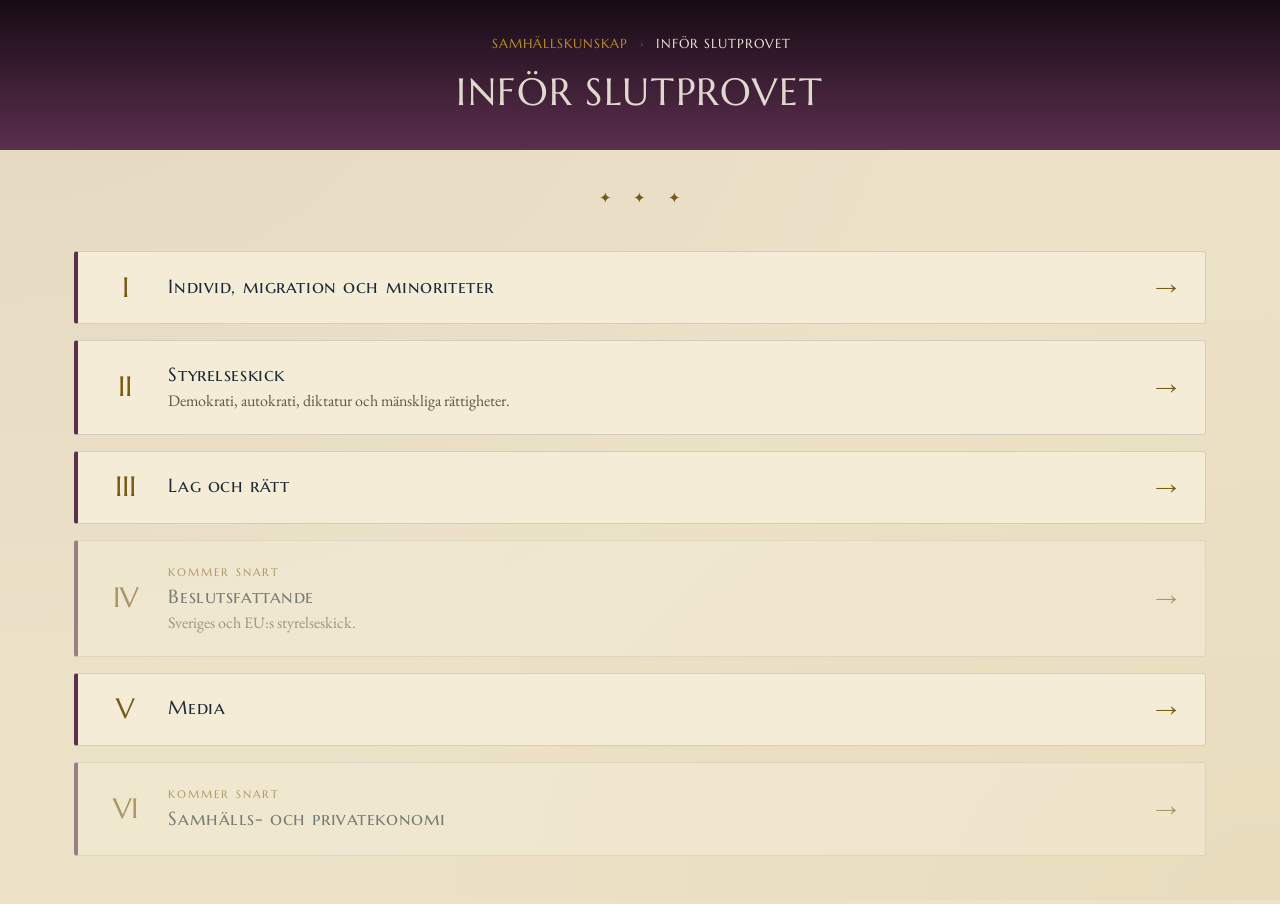
==== commit af83d248: "Startsida och kapitelindex: fyra teman aktiva, IV och VI tonade I, II, III och V länkar till sin rep" ====
--- a/infor-slutprovet/index.html
+++ b/infor-slutprovet/index.html
@@ -12,7 +12,7 @@
        Sex repetitionsböcker, en per tema; temasidorna är mapparna här (styrelseskick/ …). En bok utan sammanfattning
        är ett tonat span med aria-disabled och "Kommer snart", inte en länk. När sammanfattningen finns: byt kortet mot
        <a class="kapitel-kort" href="<tema>/index.html#repetition-<tema>"> (öppnar boken direkt) och ta bort
-       "Kommer snart". -->
+       "Kommer snart" – här och på startsidan. 2026-11-22: I, II, III och V finns; IV och VI är "Kommer snart". -->
   <header class="hero-banner">
     <div class="hero-inner">
       <nav class="brodsmulor" aria-label="Brödsmulor">
@@ -31,35 +31,32 @@
     <ul class="innehallsforteckning">
 
       <li>
-        <span class="kapitel-kort dimmad" aria-disabled="true">
+        <a class="kapitel-kort" href="individ-migration-minoriteter/index.html#repetition-individ-migration-minoriteter">
           <span class="romersk">I</span>
           <span class="kap-text">
-            <span class="kommer-snart">Kommer snart</span>
             <span class="kap-titel">Individ, migration och minoriteter</span>
           </span>
           <span class="pil" aria-hidden="true">→</span>
-        </span>
+        </a>
       </li>
       <li>
-        <span class="kapitel-kort dimmad" aria-disabled="true">
+        <a class="kapitel-kort" href="styrelseskick/index.html#repetition-styrelseskick">
           <span class="romersk">II</span>
           <span class="kap-text">
-            <span class="kommer-snart">Kommer snart</span>
             <span class="kap-titel">Styrelseskick</span>
             <p class="kap-beskrivning">Demokrati, autokrati, diktatur och mänskliga rättigheter.</p>
           </span>
           <span class="pil" aria-hidden="true">→</span>
-        </span>
+        </a>
       </li>
       <li>
-        <span class="kapitel-kort dimmad" aria-disabled="true">
+        <a class="kapitel-kort" href="lag-och-ratt/index.html#repetition-lag-och-ratt">
           <span class="romersk">III</span>
           <span class="kap-text">
-            <span class="kommer-snart">Kommer snart</span>
             <span class="kap-titel">Lag och rätt</span>
           </span>
           <span class="pil" aria-hidden="true">→</span>
-        </span>
+        </a>
       </li>
       <li>
         <span class="kapitel-kort dimmad" aria-disabled="true">
@@ -73,14 +70,13 @@
         </span>
       </li>
       <li>
-        <span class="kapitel-kort dimmad" aria-disabled="true">
+        <a class="kapitel-kort" href="media/index.html#repetition-media">
           <span class="romersk">V</span>
           <span class="kap-text">
-            <span class="kommer-snart">Kommer snart</span>
             <span class="kap-titel">Media</span>
           </span>
           <span class="pil" aria-hidden="true">→</span>
-        </span>
+        </a>
       </li>
       <li>
         <span class="kapitel-kort dimmad" aria-disabled="true">
--- a/bokskal/bok.css
+++ b/bokskal/bok.css
@@ -122,7 +122,7 @@
 /* Nästa steg (arbetsorder 11): blocket under djupdykningarna i samma stil, med indigo kant; övningsböckerna överst i
    fliken Öva och en stödbok (på sin egen sida) i Läs, utan rubrik och linje ovanför */
 .vill-veta-mer.nasta-steg .fordj-kort { border-left-color: var(--accent); }
-.vill-veta-mer.stodbocker, .vill-veta-mer.ovningsbocker { margin-top: 0; padding-top: 0; border-top: none; }
+.vill-veta-mer.stodbocker, .vill-veta-mer.ovningsbocker, .vill-veta-mer.repetitionsbocker { margin-top: 0; padding-top: 0; border-top: none; }
 /* en sida utan flikrad (flikar: false): lika mycket luft under bannern som flikraden ger */
 .flikar-rad[hidden] + .flik-innehall { margin-top: 2.25rem; }
 .vill-veta-mer.ovningsbocker + .flik-ram { margin-top: 1.5rem; }
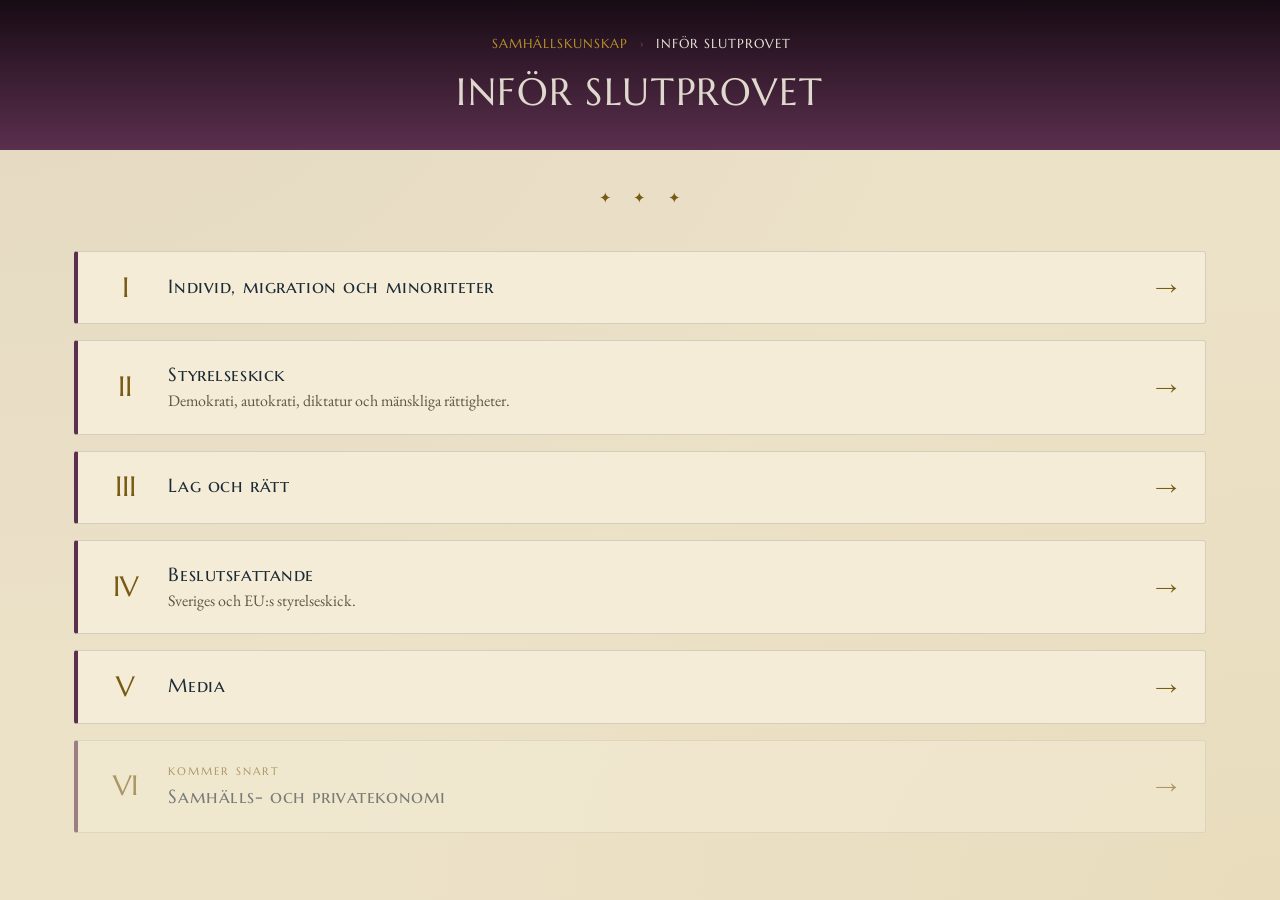
==== commit c450c64c: "Tema IV aktivt på startsidan och i kapitelindexet Korten för IV Beslutsfattande går till temasidan (" ====
--- a/infor-slutprovet/index.html
+++ b/infor-slutprovet/index.html
@@ -11,8 +11,9 @@
   <!-- Kapitlet Inför slutprovet (kapitelindexet), byggt som Fysiks kapitelindex (Fysik/ljud_och_ljus/index.html).
        Sex repetitionsböcker, en per tema; temasidorna är mapparna här (styrelseskick/ …). En bok utan sammanfattning
        är ett tonat span med aria-disabled och "Kommer snart", inte en länk. När sammanfattningen finns: byt kortet mot
-       <a class="kapitel-kort" href="<tema>/index.html#repetition-<tema>"> (öppnar boken direkt) och ta bort
-       "Kommer snart" – här och på startsidan. 2026-11-22: I, II, III och V finns; IV och VI är "Kommer snart". -->
+       <a class="kapitel-kort" href="<tema>/index.html"> och ta bort "Kommer snart" – här och på startsidan.
+       Temasidan är ingången (Joachim 2026-11-24): kortet leder till temasidan, där eleven väljer Läsa (repetitionsboken)
+       eller Öva (övningsboken, där den finns). 2026-11-22: I, II, III och V finns; IV sedan 2026-11-24; VI är "Kommer snart". -->
   <header class="hero-banner">
     <div class="hero-inner">
       <nav class="brodsmulor" aria-label="Brödsmulor">
@@ -31,7 +32,7 @@
     <ul class="innehallsforteckning">
 
       <li>
-        <a class="kapitel-kort" href="individ-migration-minoriteter/index.html#repetition-individ-migration-minoriteter">
+        <a class="kapitel-kort" href="individ-migration-minoriteter/index.html">
           <span class="romersk">I</span>
           <span class="kap-text">
             <span class="kap-titel">Individ, migration och minoriteter</span>
@@ -40,7 +41,7 @@
         </a>
       </li>
       <li>
-        <a class="kapitel-kort" href="styrelseskick/index.html#repetition-styrelseskick">
+        <a class="kapitel-kort" href="styrelseskick/index.html">
           <span class="romersk">II</span>
           <span class="kap-text">
             <span class="kap-titel">Styrelseskick</span>
@@ -50,7 +51,7 @@
         </a>
       </li>
       <li>
-        <a class="kapitel-kort" href="lag-och-ratt/index.html#repetition-lag-och-ratt">
+        <a class="kapitel-kort" href="lag-och-ratt/index.html">
           <span class="romersk">III</span>
           <span class="kap-text">
             <span class="kap-titel">Lag och rätt</span>
@@ -59,18 +60,17 @@
         </a>
       </li>
       <li>
-        <span class="kapitel-kort dimmad" aria-disabled="true">
+        <a class="kapitel-kort" href="beslutsfattande/index.html">
           <span class="romersk">IV</span>
           <span class="kap-text">
-            <span class="kommer-snart">Kommer snart</span>
             <span class="kap-titel">Beslutsfattande</span>
             <p class="kap-beskrivning">Sveriges och EU:s styrelseskick.</p>
           </span>
           <span class="pil" aria-hidden="true">→</span>
-        </span>
+        </a>
       </li>
       <li>
-        <a class="kapitel-kort" href="media/index.html#repetition-media">
+        <a class="kapitel-kort" href="media/index.html">
           <span class="romersk">V</span>
           <span class="kap-text">
             <span class="kap-titel">Media</span>
--- a/bokskal/bok.css
+++ b/bokskal/bok.css
@@ -1045,6 +1045,54 @@
   .figur-bild .fig-paneler[data-paneler="jord_och_mane"] svg { flex: none; width: min(100%, 199px); }
 }
 
+/* ---------- Övningar: {typ: 'uppgift'} (bok.js, arbetsorder 2026-11-23) ----------
+ * Ämnets accent för valda knappar och Rätta; rätt och fel i plattformens bas-palett (land #5e7a3e, blood #6e2e1e). */
+.upg-rad { display: flex; flex-wrap: wrap; align-items: baseline; gap: .15em .6em; margin: 0 0 .45em; padding: .2em 0 .35em;
+  border-bottom: 1px solid var(--ruta-kant); }
+.upg-rad .upg-etikett { flex: none; min-width: 1.4em; font-weight: 600; }
+.upg-rad .upg-text { flex: 1 1 15em; }
+.upg-val { flex: none; display: inline-flex; gap: .35em; margin-left: auto; }
+.upg-knapp { font: inherit; font-size: .86em; line-height: 1.2; padding: .22em .7em; border-radius: 1em; cursor: pointer;
+  background: transparent; color: var(--black); border: 1px solid var(--ruta-kant); }
+.upg-knapp[aria-pressed="true"] { background: var(--accent); border-color: var(--accent); color: var(--papper-ljus); }
+.upg-knapp:focus-visible, .upg-falt:focus-visible, .upg-ratta button:focus-visible, .upg-svar:focus-visible, .upg-kopiera:focus-visible {
+  outline: 2px solid var(--fokus); outline-offset: 2px; }
+.upg-markering { flex: none; display: inline-block; min-width: 1.1em; text-align: center; font-weight: 700; }
+.upg-markering.ratt { color: #5e7a3e; }
+.upg-markering.fel { color: #6e2e1e; }
+.upg-markering.tomt { color: var(--dampad); }
+.upg-ordbank { margin: .3em 0 .8em; }
+.upg-orden { display: flex; flex-wrap: wrap; gap: .3em .45em; }
+.upg-ord { padding: .05em .55em; border-radius: .8em; border: 1px solid var(--ruta-kant); background: var(--papper-ljus); white-space: nowrap; }
+.upg-ord.anvant { opacity: .45; text-decoration: line-through; }
+.upg-lucka { margin: 0 0 .55em; }
+.upg-lucka .upg-nr { font-weight: 600; }
+.upg-falt { font: inherit; width: 11em; max-width: 100%; padding: 0 .2em; border: 0; border-bottom: 1.5px solid var(--accent);
+  background: var(--ruta-ton); color: var(--black); border-radius: .2em .2em 0 0; }
+.upg-ratta { display: flex; flex-wrap: wrap; align-items: center; gap: .5em .8em; margin: .7em 0 .4em; }
+.upg-ratta button, .upg-kopiera { font: inherit; cursor: pointer; border-radius: 1.2em; padding: .3em 1.1em; }
+.upg-ratta .upg-ratta-knapp, .upg-kopiera { background: var(--accent); color: var(--papper-ljus); border: 1px solid var(--accent); }
+.upg-ratta .upg-om { background: transparent; color: var(--dampad); border: 1px solid transparent; text-decoration: underline; padding: .3em .4em; }
+.upg-resultat { margin: 0; flex-basis: 100%; font-weight: 600; min-height: 1.4em; }
+.upg-skrivmodell .upg-modell-del { margin: .35em 0 .1em; }
+.upg-skrivmodell .b-punkter { margin-top: .1em; margin-bottom: .2em; }
+.upg-ai { margin: .7em 0 0; }
+.upg-ai-etikett { display: block; font-family: var(--rubrik); margin-bottom: .2em; }
+.upg-svar { display: block; width: 100%; font: inherit; line-height: 1.35; padding: .4em .5em; resize: none;
+  border: 1px solid var(--ruta-kant); border-radius: .3em; background: var(--papper-ljus); color: var(--black); }
+.upg-ai-rad { display: flex; flex-wrap: wrap; align-items: center; gap: .4em .8em; margin: .5em 0 .2em; }
+.upg-kopierat { color: #5e7a3e; font-weight: 600; }
+.upg-kopierat.fel { color: #6e2e1e; }
+.upg-ai-hjalp { margin: 0; font-size: .9em; color: var(--dampad); }
+
+/* ---------- Vänster- och högersidor: efterpasset (bok.js: uppslagsstyrning, väg 3, 2026-11-24) ----------
+ * Utfyllnadssidan bär bara "Fortsätter på nästa sida", mitt på sidan. Samma rad längst ned på en högersida där
+ * avsnittet fortsätter på nästa uppslag står i luften under texten (sidinnehållets nedre utfyllnad): den är absolut
+ * placerad och tar ingen höjd från sidan, så brytningen påverkas inte. Som "mer längre ner på sidan" (.mer-hint). */
+.b-utfyllnad { margin: 0; padding-top: 55%; text-align: center; color: var(--dampad); }   /* (padding: första blockets marginal nollas) */
+.b-fortsatter { position: absolute; right: 0; bottom: .25em; margin: 0; padding-right: 8%; font-size: .8em; line-height: 1.2; color: var(--dampad); }
+@media (max-width: 599px) { .b-fortsatter { padding-right: 6%; } }
+
 /* ---------- Innehållsförteckningen (sida 1 och menyn) ---------- */
 
 .innehallssida .sidinnehall { font-size: calc(var(--toc-skala, 1) * 1em); }   /* bok.js: passaInnehall */
